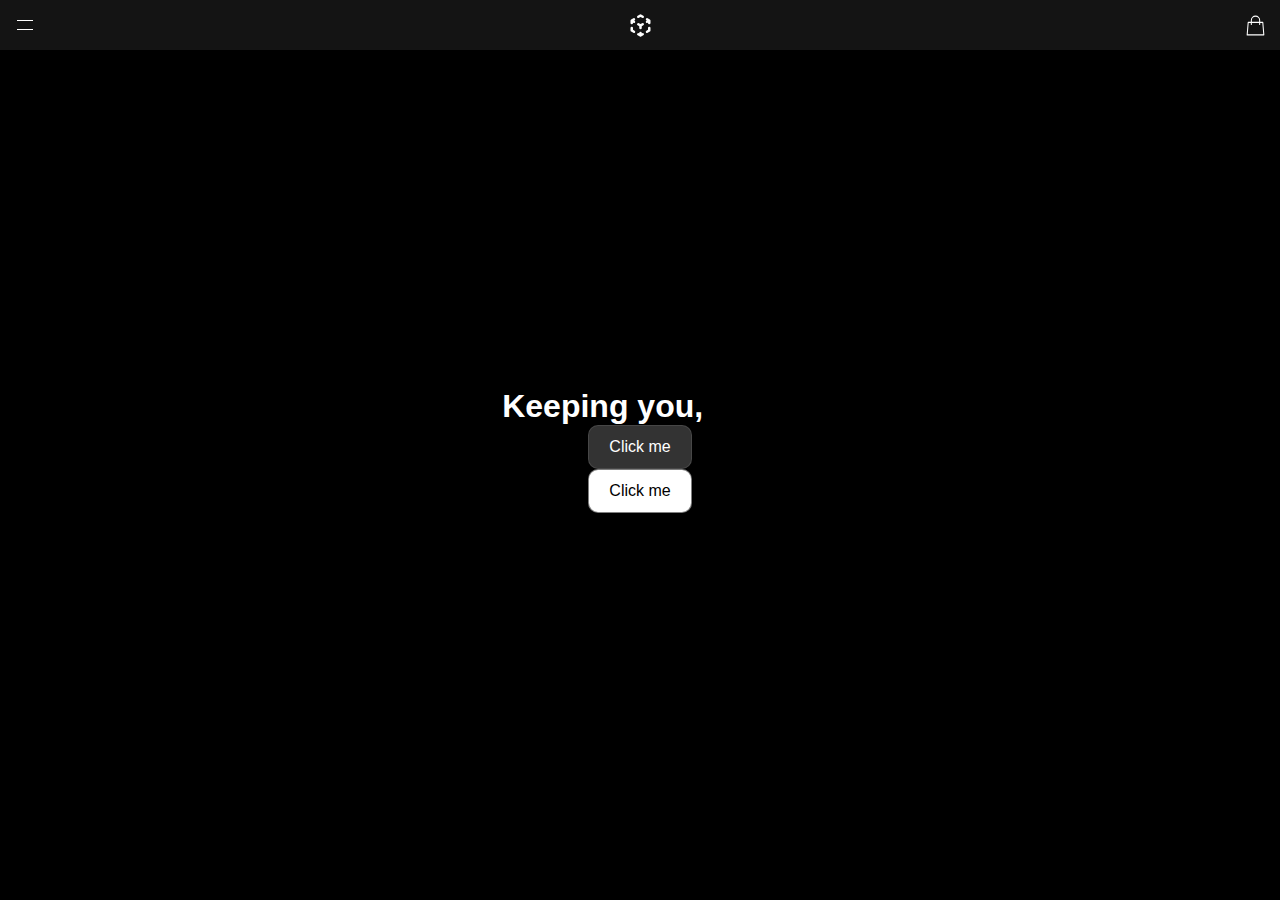
==== index.html @ c1df806b "Hamburgare meny (+ tidigare kod)" ====
<!DOCTYPE html>
<html lang="en">
<head>
    <meta charset="UTF-8">
    <meta http-equiv="X-UA-Compatible" content="IE=edge">
    <meta name="viewport" content="width=device-width, initial-scale=1.0">
    <link rel="stylesheet" href="css/style.css">
    <title>Fecurity Labs</title>
</head>
<body>
    <div id="wrapper">
        <nav>
            <header>
                <div class="burger">
                    <div class="bar one"></div>
                    <div class="bar two"></div>
                </div>
    
                <svg xmlns="http://www.w3.org/2000/svg" class="icon" viewBox="0 0 20 20" fill="currentColor">
                    <path fill-rule="evenodd" d="M9.504 1.132a1 1 0 01.992 0l1.75 1a1 1 0 11-.992 1.736L10 3.152l-1.254.716a1 1 0 11-.992-1.736l1.75-1zM5.618 4.504a1 1 0 01-.372 1.364L5.016 6l.23.132a1 1 0 11-.992 1.736L4 7.723V8a1 1 0 01-2 0V6a.996.996 0 01.52-.878l1.734-.99a1 1 0 011.364.372zm8.764 0a1 1 0 011.364-.372l1.733.99A1.002 1.002 0 0118 6v2a1 1 0 11-2 0v-.277l-.254.145a1 1 0 11-.992-1.736l.23-.132-.23-.132a1 1 0 01-.372-1.364zm-7 4a1 1 0 011.364-.372L10 8.848l1.254-.716a1 1 0 11.992 1.736L11 10.58V12a1 1 0 11-2 0v-1.42l-1.246-.712a1 1 0 01-.372-1.364zM3 11a1 1 0 011 1v1.42l1.246.712a1 1 0 11-.992 1.736l-1.75-1A1 1 0 012 14v-2a1 1 0 011-1zm14 0a1 1 0 011 1v2a1 1 0 01-.504.868l-1.75 1a1 1 0 11-.992-1.736L16 13.42V12a1 1 0 011-1zm-9.618 5.504a1 1 0 011.364-.372l.254.145V16a1 1 0 112 0v.277l.254-.145a1 1 0 11.992 1.736l-1.735.992a.995.995 0 01-1.022 0l-1.735-.992a1 1 0 01-.372-1.364z" clip-rule="evenodd" />
                </svg>
                <a class="shop-icon">
                    <svg xmlns="http://www.w3.org/2000/svg" class="icon" fill="none" viewBox="0 0 24 24" stroke="currentColor">
                        <path stroke-linecap="round" stroke-linejoin="round" stroke-width="1" d="M16 11V7a4 4 0 00-8 0v4M5 9h14l1 12H4L5 9z" />
                    </svg>
                </a>
            </header>

            <ul class="nav-links">
                    <li><a href="#">Home</a></li>
                    <li><a href="#">About us</a></li>
                    <li><a href="#">Products</a></li>
                    <li><a href="#">Guidelines</a></li>
            </ul>
        </nav>

        <section id="hero">
            <h1>Keeping you, <span>you.</span></h1>
            
            <input type="button" value="Click me" class="btn transparent"> 
            <input type="button" value="Click me" class="btn"> 
        </section>
    </div>

    <script src="js/script.js"></script>
</body>
</html>
---- css/style.css ----
@import url('https://rsms.me/inter/inter.css');
html { font-family: 'Inter', sans-serif; }

@supports (font-variation-settings: normal) {
  html { font-family: 'Inter var', sans-serif; }
}

:root {
  --gradient-light: #a65fec;
  --gradient-dark: #7e22ce;
}

* {
  box-sizing: border-box;
  margin: 0;
  padding: 0;
}

html, body {
  height: 100%;
  width: 100%;
}

#wrapper {
  height: 100%;
  width: 100%;
  display: flex;
  flex-direction: row;
}

/*                        
  /$$$$$$$   /$$$$$$  /$$    /$$
  | $$__  $$ |____  $$|  $$  /$$/
  | $$  \ $$  /$$$$$$$ \  $$/$$/ 
  | $$  | $$ /$$__  $$  \  $$$/  
  | $$  | $$|  $$$$$$$   \  $/   
  |__/  |__/ \_______/    \_/    
*/

nav {
  width: 100%;
  height: fit-content;

  display: flex;
  flex-direction: column;
  align-items: center;
  position: fixed;

  background-color: rgb(20,20,20);
}

nav.burger-active {
  height: 100%;
  background-color: black;
}

nav h1 {
  font-family: 'Gilroy-ExtraBold', sans-serif;
  font-size: 32px;
  color: white;
}

nav a {
  font-family: 'Inter var', sans-serif;
  font-size: 18px;
  font-weight: 500;
  text-decoration: none;
  color: rgba(255,255,255,0.5);
}

header {
  width: 100%;

  display: flex;
  flex-direction: row;
  justify-content: space-between;
  align-items: center;
}

header h1 {
  font-family: 'Gilroy-ExtraBold', sans-serif;
  font-size: 32px;
  color: white;
}

header a {
  font-family: 'Inter var', sans-serif;
  font-size: 18px;
  font-weight: 500;
  text-decoration: none;
  color: rgba(255,255,255,0.5);
}

.nav-links {
  max-height: 0;
  overflow: hidden;
  display: flex;
  flex-direction: column;
  align-items: center;
  gap: 30px;
  padding: 0px;

  border-bottom-left-radius: 10px;
  border-bottom-right-radius: 10px;
}

.nav-links a:hover {
  color: rgba(255,255,255,1.0);
}

.nav-links.burger-active{
  max-height: 100%;

  padding: 20px;
}

.icon {
  height: 25px;
  width: 25px;
  color: white
}

.shop-icon {
  display: flex;
  align-items: center;
  justify-content: center;
  height: 50px;
  width: 50px;
}

.burger {
  width: 50px;
  height: 50px;

  display: flex;
  flex-direction: column;
  align-items: center;
  justify-content: center;
  gap: 8px;
  transition: all 0.5s;

  cursor: pointer;
}

.burger.burger-active {
  transition: all 0.1s;
  gap: 0px !important;
}

.bar {
  width: 16px;
  height: 1px;
  background-color: white;
}

.one {
  transition: all 0.1s;
}

.one.burger-active {
  transition: all 0.5s !important;
  transform: rotate(45deg) translate(0.5px,0.5px);
}

.two {
  transition: all 0.1s;
}

.two.burger-active{
  transition: all 0.5s !important;
  transform: rotate(-45deg);
}

/*
                                   /$$     /$$                              
                                  | $$    |__/                              
    /$$$$$$$  /$$$$$$   /$$$$$$$ /$$$$$$   /$$  /$$$$$$  /$$$$$$$   /$$$$$$$
   /$$_____/ /$$__  $$ /$$_____/|_  $$_/  | $$ /$$__  $$| $$__  $$ /$$_____/
  |  $$$$$$ | $$$$$$$$| $$        | $$    | $$| $$  \ $$| $$  \ $$|  $$$$$$ 
   \____  $$| $$_____/| $$        | $$ /$$| $$| $$  | $$| $$  | $$ \____  $$
   /$$$$$$$/|  $$$$$$$|  $$$$$$$  |  $$$$/| $$|  $$$$$$/| $$  | $$ /$$$$$$$/
  |_______/  \_______/ \_______/   \___/  |__/ \______/ |__/  |__/|_______/ 
*/

#hero {
  height: 100%;
  width: 100%;
  display: flex;
  flex-direction: column;

  align-items: center;
  justify-content: center;

  background-color: black;
  /* background-image: linear-gradient(to right, var(--gradient-dark), var(--gradient-light)); */
}

/*
   /$$                                 /$$    
  |__/                                | $$    
   /$$ /$$$$$$$   /$$$$$$  /$$   /$$ /$$$$$$  
  | $$| $$__  $$ /$$__  $$| $$  | $$|_  $$_/  
  | $$| $$  \ $$| $$  \ $$| $$  | $$  | $$    
  | $$| $$  | $$| $$  | $$| $$  | $$  | $$ /$$
  | $$| $$  | $$| $$$$$$$/|  $$$$$$/  |  $$$$/
  |__/|__/  |__/| $$____/  \______/    \___/  
                | $$                          
                | $$                          
                |__/                          
*/

.btn {
  padding-left: 1.25rem;
  padding-right: 1.25rem;
  padding-top: .75rem;
  padding-bottom: .75rem;

  font-size: 16px;
  font-family: 'Inter var', sans-serif;
  font-weight: 500;

  background-color: white;
  border: 1px solid rgba(0,0,0,0.5);
  border-radius: 10px;
  text-decoration: none;
  cursor: pointer;

  transition: 0.5s ease;
}

.btn.transparent {
  background-color: rgba(255,255,255,0.2);
  border: 1px solid rgba(255,255,255,0.1);
  color: white;
}

.btn:hover {
  transform: translateY(-10px);
  -webkit-box-shadow: 0px 25px 50px 0px rgba(0,0,0,0.37), 0px 2px 21px 0px rgba(0,0,0,0.37); 
  box-shadow: 0px 25px 50p
}

.btn.transparent:hover {
  background-color: rgba(255,255,255,0.4);
}

/*
    /$$$$$$                      /$$             
  /$$__  $$                    | $$             
  | $$  \__//$$$$$$  /$$$$$$$  /$$$$$$   /$$$$$$$
  | $$$$   /$$__  $$| $$__  $$|_  $$_/  /$$_____/
  | $$_/  | $$  \ $$| $$  \ $$  | $$   |  $$$$$$ 
  | $$    | $$  | $$| $$  | $$  | $$ /$$\____  $$
  | $$    |  $$$$$$/| $$  | $$  |  $$$$//$$$$$$$/
  |__/     \______/ |__/  |__/   \___/ |_______/ 
*/

@font-face {
  font-family: Gilroy-ExtraBold;
  src: url("../misc/Gilroy-ExtraBold.otf") format("opentype");
}

@font-face {
  font-family: Gilroy-Light;
  src: url("../misc/Gilroy-Light.otf") format("opentype");
}

h1, h2, h3, h4 {
  color: white;
}

h1 {
  font-size: 32px;
}

h1 span {
  background-image: linear-gradient(to right, var(--gradient-dark) var(--gradient-light));
  background-clip: text;
  color: transparent;
}
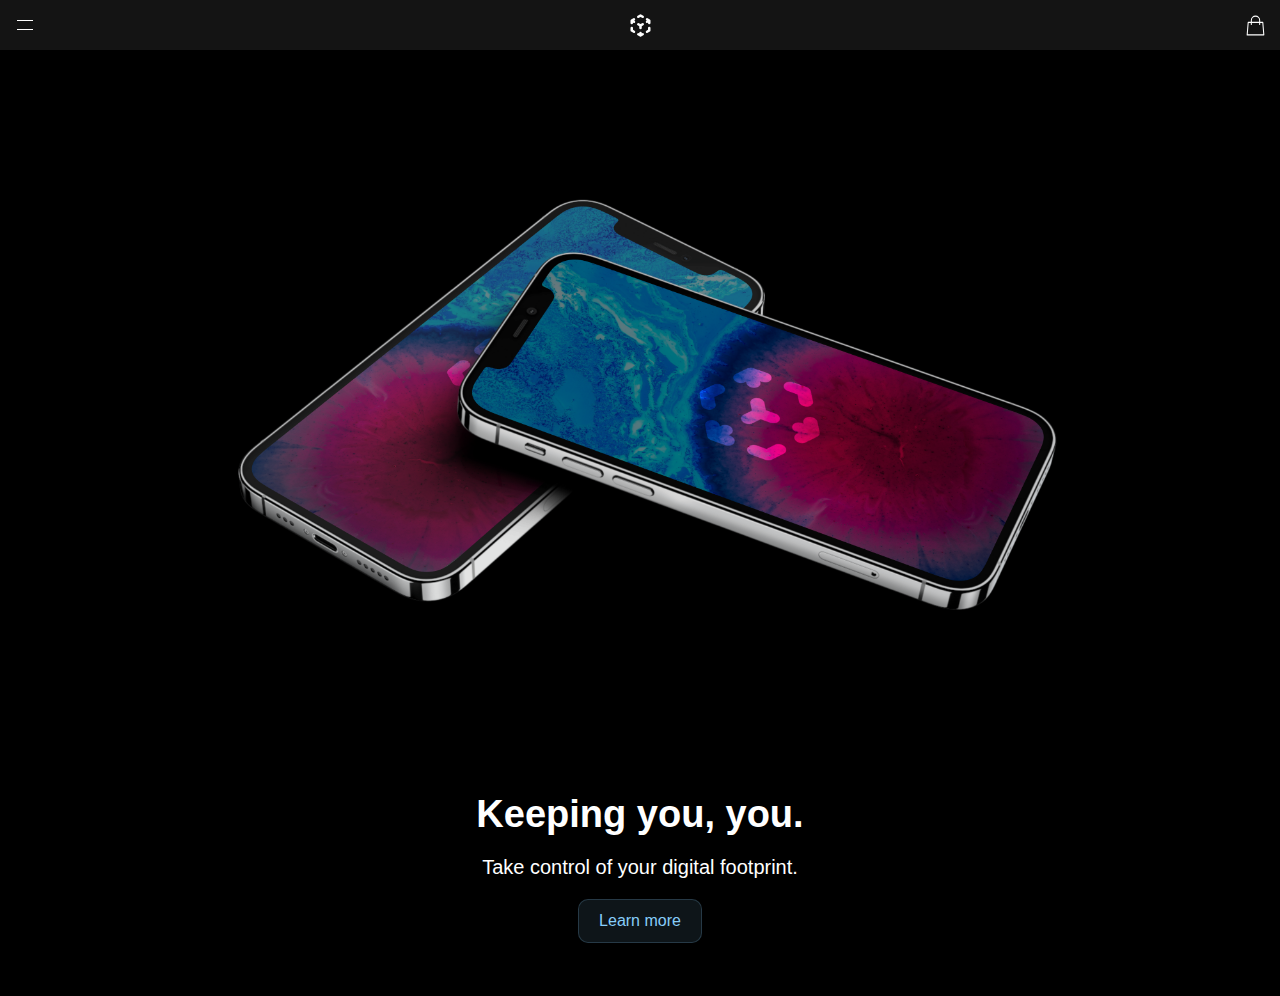
==== commit 2be51566: "Hero = DONE" ====
--- a/index.html
+++ b/index.html
@@ -19,7 +19,8 @@
                 <svg xmlns="http://www.w3.org/2000/svg" class="icon" viewBox="0 0 20 20" fill="currentColor">
                     <path fill-rule="evenodd" d="M9.504 1.132a1 1 0 01.992 0l1.75 1a1 1 0 11-.992 1.736L10 3.152l-1.254.716a1 1 0 11-.992-1.736l1.75-1zM5.618 4.504a1 1 0 01-.372 1.364L5.016 6l.23.132a1 1 0 11-.992 1.736L4 7.723V8a1 1 0 01-2 0V6a.996.996 0 01.52-.878l1.734-.99a1 1 0 011.364.372zm8.764 0a1 1 0 011.364-.372l1.733.99A1.002 1.002 0 0118 6v2a1 1 0 11-2 0v-.277l-.254.145a1 1 0 11-.992-1.736l.23-.132-.23-.132a1 1 0 01-.372-1.364zm-7 4a1 1 0 011.364-.372L10 8.848l1.254-.716a1 1 0 11.992 1.736L11 10.58V12a1 1 0 11-2 0v-1.42l-1.246-.712a1 1 0 01-.372-1.364zM3 11a1 1 0 011 1v1.42l1.246.712a1 1 0 11-.992 1.736l-1.75-1A1 1 0 012 14v-2a1 1 0 011-1zm14 0a1 1 0 011 1v2a1 1 0 01-.504.868l-1.75 1a1 1 0 11-.992-1.736L16 13.42V12a1 1 0 011-1zm-9.618 5.504a1 1 0 011.364-.372l.254.145V16a1 1 0 112 0v.277l.254-.145a1 1 0 11.992 1.736l-1.735.992a.995.995 0 01-1.022 0l-1.735-.992a1 1 0 01-.372-1.364z" clip-rule="evenodd" />
                 </svg>
-                <a class="shop-icon">
+
+                <a class="shop-icon" href="#">
                     <svg xmlns="http://www.w3.org/2000/svg" class="icon" fill="none" viewBox="0 0 24 24" stroke="currentColor">
                         <path stroke-linecap="round" stroke-linejoin="round" stroke-width="1" d="M16 11V7a4 4 0 00-8 0v4M5 9h14l1 12H4L5 9z" />
                     </svg>
@@ -27,18 +28,22 @@
             </header>
 
             <ul class="nav-links">
-                    <li><a href="#">Home</a></li>
-                    <li><a href="#">About us</a></li>
-                    <li><a href="#">Products</a></li>
-                    <li><a href="#">Guidelines</a></li>
+                    <li><a href="#">Store</a></li>
+                    <li><a href="#">Example</a></li>
+                    <li><a href="#">Example</a></li>
+                    <li><a href="#">Example</a></li>
             </ul>
         </nav>
 
         <section id="hero">
+            <img src="img/mockup.png">
+            
             <h1>Keeping you, <span>you.</span></h1>
+            <h2>Take control of your digital footprint.</h2>
             
-            <input type="button" value="Click me" class="btn transparent"> 
-            <input type="button" value="Click me" class="btn"> 
+            <a href="#">
+                <input type="button" value="Learn more" class="btn transparent"> 
+            </a>
         </section>
     </div>
 
--- a/css/style.css
+++ b/css/style.css
@@ -39,17 +39,22 @@
 
 nav {
   width: 100%;
-  height: fit-content;
+  height: 50px;
+
+  overflow: hidden;
 
   display: flex;
   flex-direction: column;
   align-items: center;
   position: fixed;
+  gap: 0px;
 
   background-color: rgb(20,20,20);
+  transition: 0.65s;
 }
 
 nav.burger-active {
+  gap: 20px;
   height: 100%;
   background-color: black;
 }
@@ -62,10 +67,17 @@
 
 nav a {
   font-family: 'Inter var', sans-serif;
-  font-size: 18px;
-  font-weight: 500;
+  font-size: 17px;
+  font-weight: 400;
   text-decoration: none;
-  color: rgba(255,255,255,0.5);
+  color: rgba(255,255,255,0.0);
+
+  transition: 0.5s;
+}
+
+nav.burger-active a {
+  height: 100%;
+  color: rgba(255,255,255,0.65);
 }
 
 header {
@@ -75,6 +87,9 @@
   flex-direction: row;
   justify-content: space-between;
   align-items: center;
+
+  border-bottom: 1px solid rgba(255,255,255,0);
+  transition: 0.65s;
 }
 
 header h1 {
@@ -91,17 +106,21 @@
   color: rgba(255,255,255,0.5);
 }
 
+nav.burger-active header {
+  border-bottom: 1px solid rgba(255,255,255,0.2);
+}
+
 .nav-links {
   max-height: 0;
-  overflow: hidden;
   display: flex;
   flex-direction: column;
-  align-items: center;
-  gap: 30px;
-  padding: 0px;
-
-  border-bottom-left-radius: 10px;
-  border-bottom-right-radius: 10px;
+  gap: 0px;
+  width: 100%;
+  padding-left: 50px;
+  padding-right: 50px;
+
+  color: rgba(255,255,255,0.0);
+  transition: 0.65s all;
 }
 
 .nav-links a:hover {
@@ -109,9 +128,20 @@
 }
 
 .nav-links.burger-active{
+  gap: 20px;
   max-height: 100%;
-
-  padding: 20px;
+  transition: 0.65s all;
+}
+
+.nav-links li {
+  padding-bottom: 0;
+  border-bottom: 1px solid rgba(255,255,255,0);
+  transition: 0.35s;
+}
+
+.nav-links.burger-active li {
+  padding-bottom: 10px;
+  border-bottom: 1px solid rgba(255,255,255,0.2);
 }
 
 .icon {
@@ -126,6 +156,13 @@
   justify-content: center;
   height: 50px;
   width: 50px;
+
+  transition: 0.65s all;
+}
+
+nav.burger-active .shop-icon {
+  transform: translateY(-50px);
+  opacity: 0%;
 }
 
 .burger {
@@ -183,17 +220,34 @@
 */
 
 #hero {
-  height: 100%;
+  height: fit-content;
   width: 100%;
   display: flex;
   flex-direction: column;
+  gap: 20px;
+  padding: 53px;
 
   align-items: center;
   justify-content: center;
 
   background-color: black;
-  /* background-image: linear-gradient(to right, var(--gradient-dark), var(--gradient-light)); */
-}
+}
+
+#hero h1 {
+  font-size: 38px;
+  text-align: center;
+}
+
+#hero h2 {
+  font-size: 20px;
+  font-weight: 400;
+  text-align: center;
+}
+
+#hero img {
+  width: 75vw;
+}
+
 
 /*
    /$$                                 /$$    
@@ -228,20 +282,31 @@
   transition: 0.5s ease;
 }
 
-.btn.transparent {
-  background-color: rgba(255,255,255,0.2);
-  border: 1px solid rgba(255,255,255,0.1);
-  color: white;
-}
-
 .btn:hover {
   transform: translateY(-10px);
   -webkit-box-shadow: 0px 25px 50px 0px rgba(0,0,0,0.37), 0px 2px 21px 0px rgba(0,0,0,0.37); 
   box-shadow: 0px 25px 50p
 }
 
+.btn.semi-transparent {
+  background-color: rgba(255,255,255,0.2);
+  border: 1px solid rgba(255,255,255,0.1);
+  color: white;
+}
+
+.btn.semi-transparent:hover {
+  background-color: rgba(255,255,255,0.4);
+}
+
+.btn.transparent {
+  color: rgba(135, 206, 250, 1.0);
+  background-color: rgba(135, 206, 250, 0.1);
+  border: 1px solid rgba(135, 206, 250, 0.2);
+  border-radius: 10px;
+}
+
 .btn.transparent:hover {
-  background-color: rgba(255,255,255,0.4);
+  background-color: rgba(135, 206, 250, 0.2);
 }
 
 /*
@@ -274,7 +339,5 @@
 }
 
 h1 span {
-  background-image: linear-gradient(to right, var(--gradient-dark) var(--gradient-light));
-  background-clip: text;
-  color: transparent;
+  color: white;
 }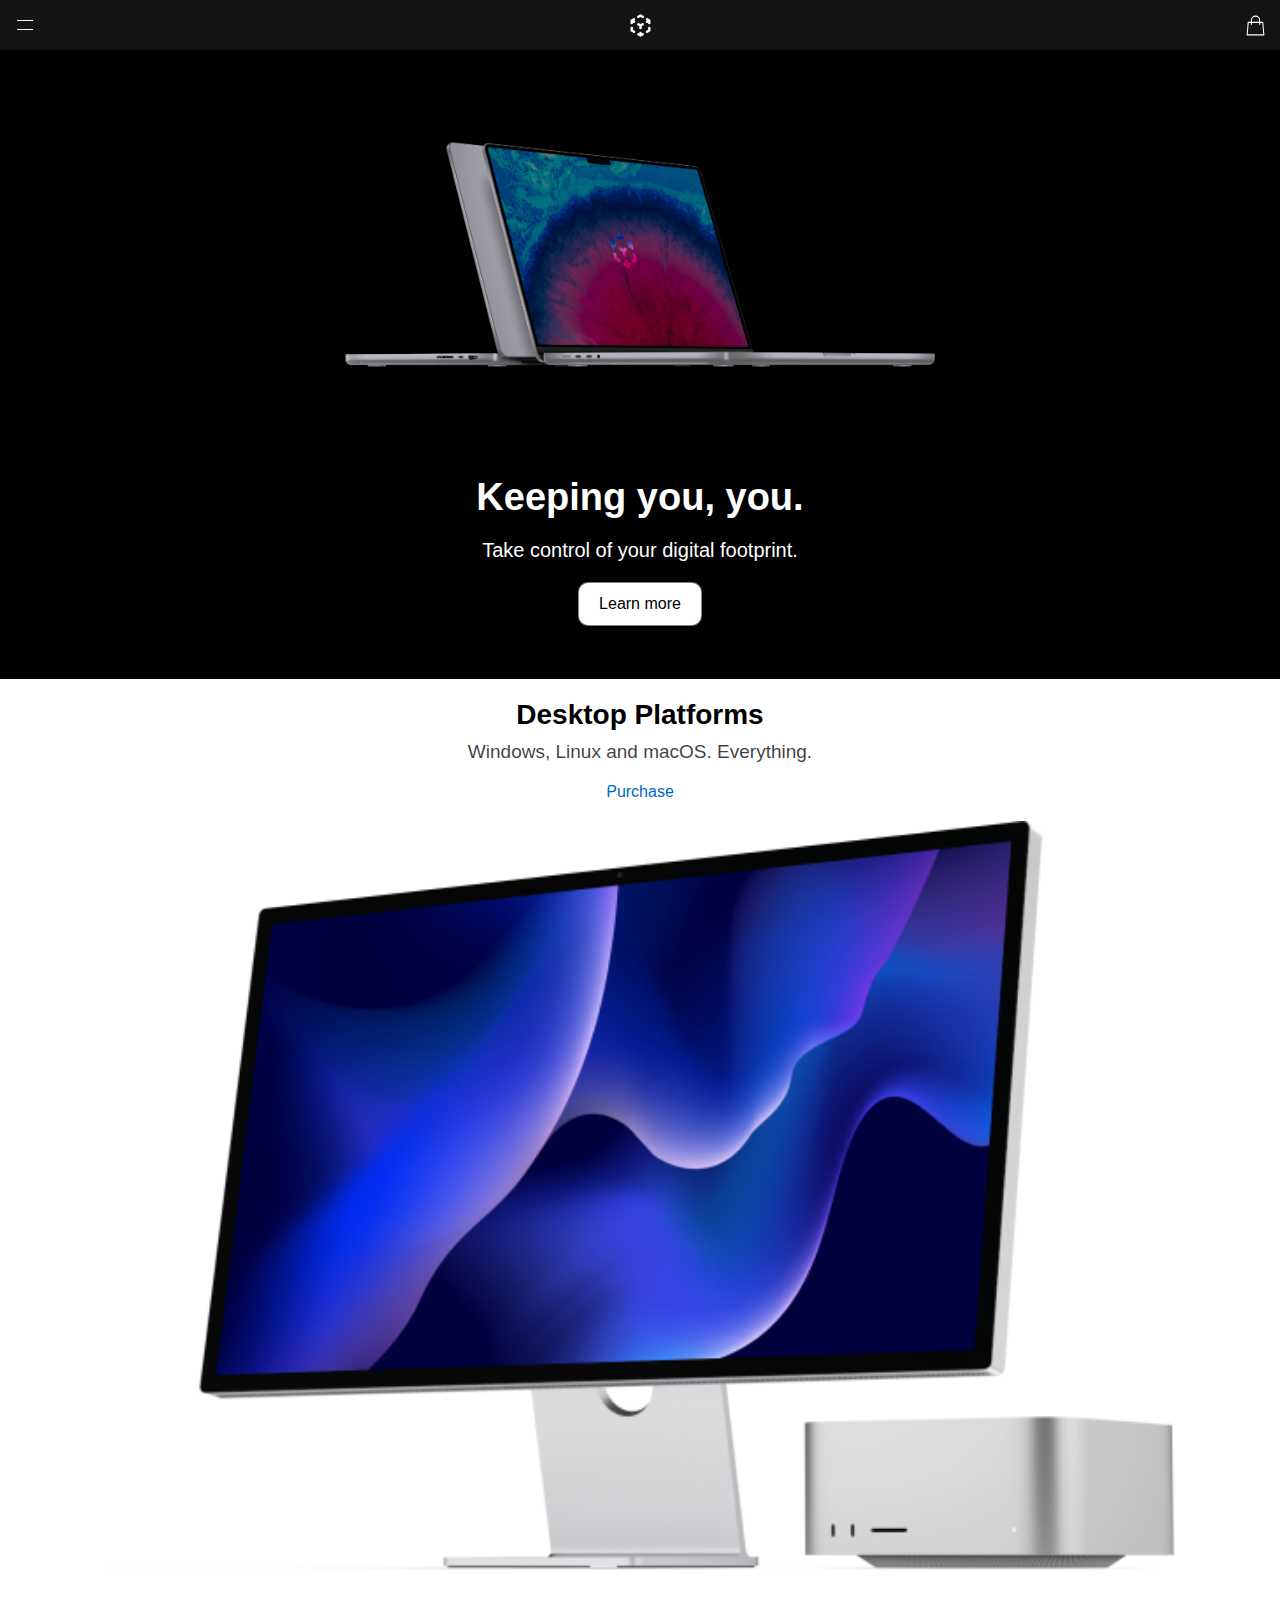
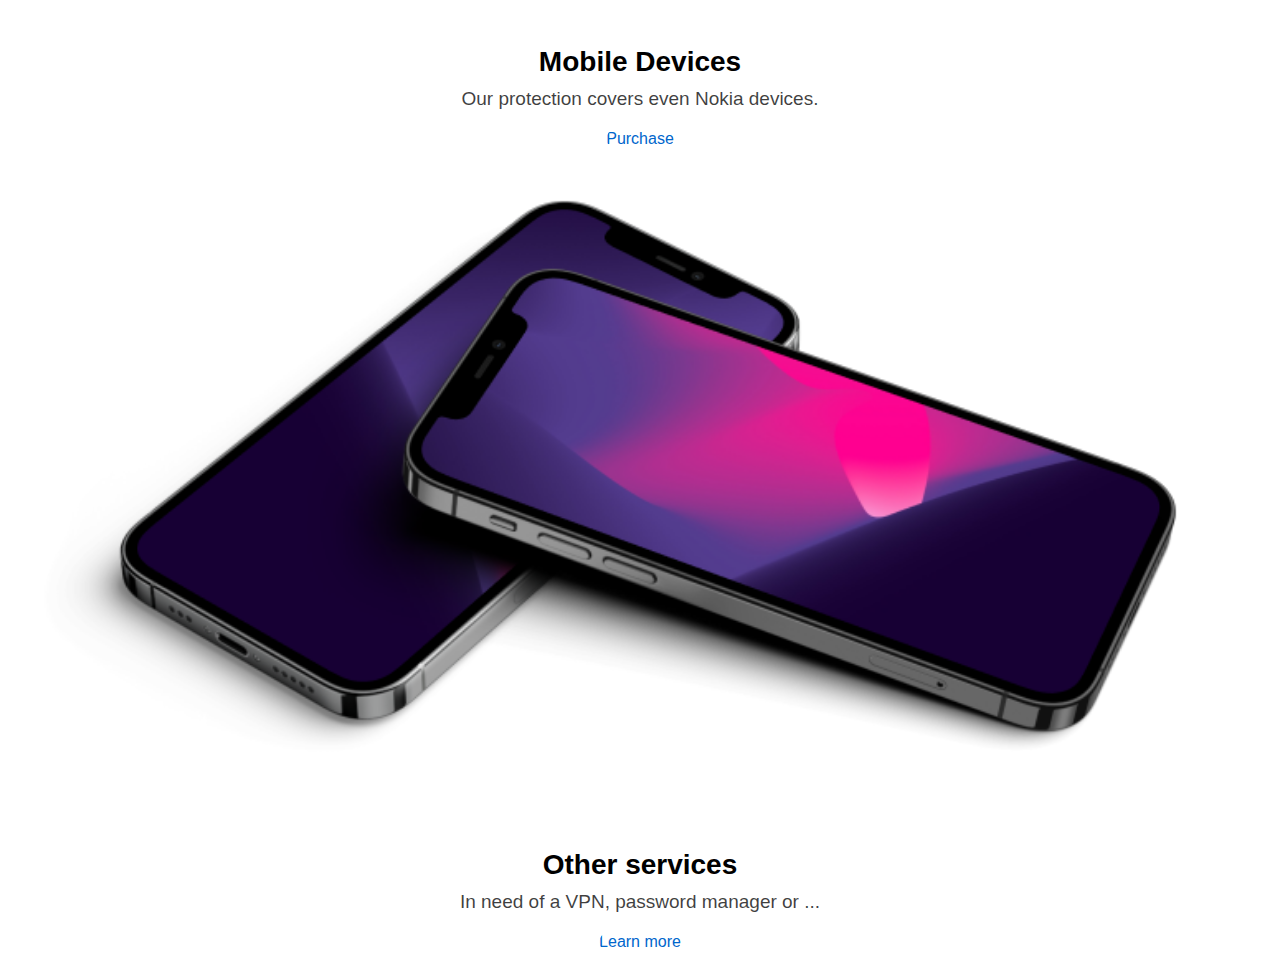
==== commit d2489215: "Ny framsida" ====
--- a/index.html
+++ b/index.html
@@ -8,7 +8,7 @@
     <title>Fecurity Labs</title>
 </head>
 <body>
-    <div id="wrapper">
+    <div id="wrapper is-gapless">
         <nav>
             <header>
                 <div class="burger">
@@ -20,7 +20,7 @@
                     <path fill-rule="evenodd" d="M9.504 1.132a1 1 0 01.992 0l1.75 1a1 1 0 11-.992 1.736L10 3.152l-1.254.716a1 1 0 11-.992-1.736l1.75-1zM5.618 4.504a1 1 0 01-.372 1.364L5.016 6l.23.132a1 1 0 11-.992 1.736L4 7.723V8a1 1 0 01-2 0V6a.996.996 0 01.52-.878l1.734-.99a1 1 0 011.364.372zm8.764 0a1 1 0 011.364-.372l1.733.99A1.002 1.002 0 0118 6v2a1 1 0 11-2 0v-.277l-.254.145a1 1 0 11-.992-1.736l.23-.132-.23-.132a1 1 0 01-.372-1.364zm-7 4a1 1 0 011.364-.372L10 8.848l1.254-.716a1 1 0 11.992 1.736L11 10.58V12a1 1 0 11-2 0v-1.42l-1.246-.712a1 1 0 01-.372-1.364zM3 11a1 1 0 011 1v1.42l1.246.712a1 1 0 11-.992 1.736l-1.75-1A1 1 0 012 14v-2a1 1 0 011-1zm14 0a1 1 0 011 1v2a1 1 0 01-.504.868l-1.75 1a1 1 0 11-.992-1.736L16 13.42V12a1 1 0 011-1zm-9.618 5.504a1 1 0 011.364-.372l.254.145V16a1 1 0 112 0v.277l.254-.145a1 1 0 11.992 1.736l-1.735.992a.995.995 0 01-1.022 0l-1.735-.992a1 1 0 01-.372-1.364z" clip-rule="evenodd" />
                 </svg>
 
-                <a class="shop-icon" href="#">
+                <a class="shop-icon" href="store.html">
                     <svg xmlns="http://www.w3.org/2000/svg" class="icon" fill="none" viewBox="0 0 24 24" stroke="currentColor">
                         <path stroke-linecap="round" stroke-linejoin="round" stroke-width="1" d="M16 11V7a4 4 0 00-8 0v4M5 9h14l1 12H4L5 9z" />
                     </svg>
@@ -28,23 +28,64 @@
             </header>
 
             <ul class="nav-links">
-                    <li><a href="#">Store</a></li>
-                    <li><a href="#">Example</a></li>
-                    <li><a href="#">Example</a></li>
-                    <li><a href="#">Example</a></li>
+                <a href="index.html"><li>Home</li></a>
+                <a href="#"><li>Store</li></a>
+                <a href="#"><li>About Us</li></a>
+                <a href="#"><li>Example</li></a>
             </ul>
         </nav>
 
         <section id="hero">
-            <img src="img/mockup.png">
+            <img src="img/mockup_mobile.png" id="mobile">
+            <img src="img/mockup_pc.png" id="pc">
             
             <h1>Keeping you, <span>you.</span></h1>
             <h2>Take control of your digital footprint.</h2>
             
             <a href="#">
-                <input type="button" value="Learn more" class="btn transparent"> 
+                <input type="button" value="Learn more" class="btn"> 
             </a>
         </section>
+
+        <section id="products"> 
+            <article class="card">
+                <div>
+                    <h1>Desktop Platforms</h1>
+                    <h2>Windows, Linux and macOS. Everything.</h2>
+                </div>
+                <a href="#">
+                    <input type="button" value="Purchase" class="btn simple"> 
+                </a>
+
+                <img src="img/prod_desktop.png">
+            </article>
+
+            <article class="card">
+                <div>
+                    <h1>Mobile Devices</h1>
+                    <h2>Our protection covers even Nokia devices.</h2>
+                </div>
+                <a href="#">
+                    <input type="button" value="Purchase" class="btn simple"> 
+                </a>
+
+                <img src="img/prod_mobile.png">
+            </article>
+
+            <article class="card">
+                <div>
+                    <h1>Other services</h1>
+                    <h2>In need of a VPN, password manager or ...</h2>
+                </div>
+                <a href="#">
+                    <input type="button" value="Learn more" class="btn simple"> 
+                </a>
+            </article>
+        </section>
+
+<!--         <footer>
+            Copyleft © 2022 Fecurity Labs Inc. All rights reserved.
+        </footer> -->
     </div>
 
     <script src="js/script.js"></script>
--- a/css/style.css
+++ b/css/style.css
@@ -25,7 +25,7 @@
   height: 100%;
   width: 100%;
   display: flex;
-  flex-direction: row;
+  flex-direction: column;
 }
 
 /*                        
@@ -75,11 +75,6 @@
   transition: 0.5s;
 }
 
-nav.burger-active a {
-  height: 100%;
-  color: rgba(255,255,255,0.65);
-}
-
 header {
   width: 100%;
 
@@ -123,25 +118,29 @@
   transition: 0.65s all;
 }
 
-.nav-links a:hover {
-  color: rgba(255,255,255,1.0);
-}
-
 .nav-links.burger-active{
   gap: 20px;
   max-height: 100%;
   transition: 0.65s all;
 }
 
-.nav-links li {
+.nav-links a li {
   padding-bottom: 0;
+  color: rgba(255,255,255,0.0);
   border-bottom: 1px solid rgba(255,255,255,0);
   transition: 0.35s;
-}
-
-.nav-links.burger-active li {
+  list-style: none;
+}
+
+.nav-links.burger-active a li {
+  color: rgba(255,255,255,0.65);
   padding-bottom: 10px;
   border-bottom: 1px solid rgba(255,255,255,0.2);
+}
+
+.nav-links.burger-active a li:hover {
+  color: rgba(255,255,255,1);
+  border-bottom: 2px solid rgba(255,255,255,0.4);
 }
 
 .icon {
@@ -244,10 +243,51 @@
   text-align: center;
 }
 
-#hero img {
+#hero img#mobile {
   width: 75vw;
 }
 
+#hero img#pc {
+  width: 60vw;
+  display: none;
+}
+
+#prodicts {
+  display: flex;
+  flex-direction: column;
+  align-items: center;
+  justify-content: space-evenly;
+
+  width: 100%;
+}
+
+.card {
+  display: flex;
+  flex-direction: column;
+  text-align: center;
+  gap: 20px;
+  padding: 20px;
+}
+
+.card h1 {
+  color: black;
+  font-weight: 700;
+  font-size: 28px;
+  padding-bottom: 10px;
+}
+
+.card h2 {
+  color: rgba(0,0,0,0.75);
+  font-weight: 400;
+  font-size: 19px;
+}
+
+footer {
+  width: 100%;
+
+  background-color: rgb(245, 245, 245);
+  color: rgba(0,0,0,0.5);
+}
 
 /*
    /$$                                 /$$    
@@ -283,9 +323,15 @@
 }
 
 .btn:hover {
-  transform: translateY(-10px);
-  -webkit-box-shadow: 0px 25px 50px 0px rgba(0,0,0,0.37), 0px 2px 21px 0px rgba(0,0,0,0.37); 
-  box-shadow: 0px 25px 50p
+  transform: translateY(-5px);
+}
+
+.btn.simple {
+  padding: 0;
+  background-color: transparent;
+  border: none;
+
+  color: rgb(0, 102, 204);
 }
 
 .btn.semi-transparent {
@@ -299,14 +345,14 @@
 }
 
 .btn.transparent {
-  color: rgba(135, 206, 250, 1.0);
-  background-color: rgba(135, 206, 250, 0.1);
-  border: 1px solid rgba(135, 206, 250, 0.2);
+  color: rgba(0, 102, 204, 1.0);
+  background-color: rgba(0, 102, 204, 0.1);
+  border: 1px solid rgba(0, 102, 204, 0.2);
   border-radius: 10px;
 }
 
 .btn.transparent:hover {
-  background-color: rgba(135, 206, 250, 0.2);
+  background-color: rgba(0, 102, 204, 0.2);
 }
 
 /*
@@ -340,4 +386,14 @@
 
 h1 span {
   color: white;
+}
+
+/*
+  NO
+*/
+
+@media only screen and (min-width: 768px) {
+  #hero img#pc {display: block;}
+  #hero img#mobile {display: none;}
+  
 }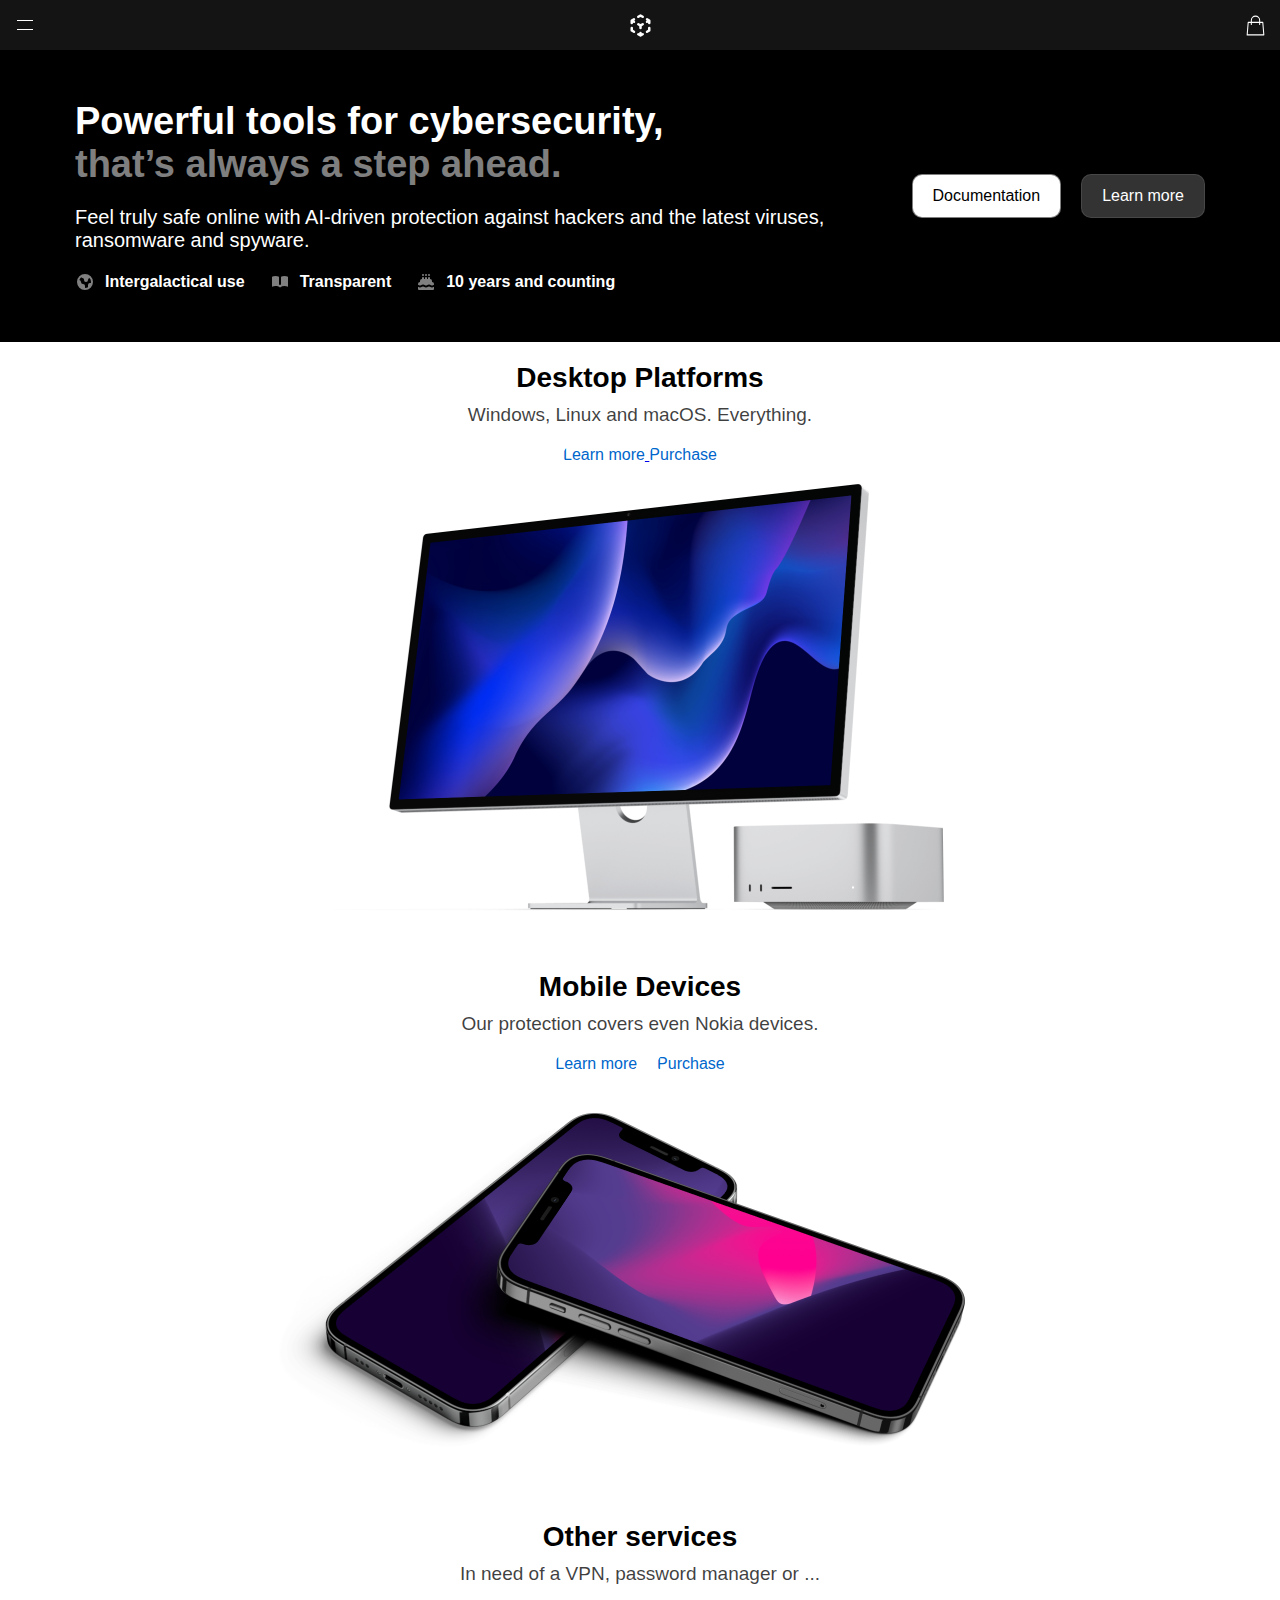
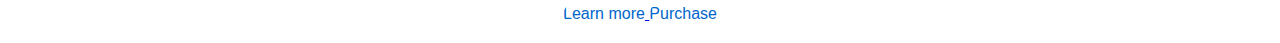
==== commit 3adefd71: "Ytterligare uppdateringar" ====
--- a/index.html
+++ b/index.html
@@ -36,15 +36,47 @@
         </nav>
 
         <section id="hero">
-            <img src="img/mockup_mobile.png" id="mobile">
-            <img src="img/mockup_pc.png" id="pc">
-            
-            <h1>Keeping you, <span>you.</span></h1>
-            <h2>Take control of your digital footprint.</h2>
-            
-            <a href="#">
-                <input type="button" value="Learn more" class="btn"> 
-            </a>
+            <summary>
+                <h1>Powerful tools for cybersecurity,<br><span>that’s always a step ahead.</span></h1>
+                <h2>Feel truly safe online with AI-driven protection against hackers and the latest viruses, ransomware and spyware.</h2>
+                
+                <div id="tag-container">
+                    <div class="tag">
+                        <svg xmlns="http://www.w3.org/2000/svg" class="h-5 w-5" viewBox="0 0 20 20" fill="currentColor">
+                            <path fill-rule="evenodd" d="M10 18a8 8 0 100-16 8 8 0 000 16zM4.332 8.027a6.012 6.012 0 011.912-2.706C6.512 5.73 6.974 6 7.5 6A1.5 1.5 0 019 7.5V8a2 2 0 004 0 2 2 0 011.523-1.943A5.977 5.977 0 0116 10c0 .34-.028.675-.083 1H15a2 2 0 00-2 2v2.197A5.973 5.973 0 0110 16v-2a2 2 0 00-2-2 2 2 0 01-2-2 2 2 0 00-1.668-1.973z" clip-rule="evenodd" />
+                        </svg>
+    
+                        <h3>Intergalactical use</h3>
+                    </div>
+    
+                    <div class="tag">
+                        <svg xmlns="http://www.w3.org/2000/svg" class="h-5 w-5" viewBox="0 0 20 20" fill="currentColor">
+                            <path d="M9 4.804A7.968 7.968 0 005.5 4c-1.255 0-2.443.29-3.5.804v10A7.969 7.969 0 015.5 14c1.669 0 3.218.51 4.5 1.385A7.962 7.962 0 0114.5 14c1.255 0 2.443.29 3.5.804v-10A7.968 7.968 0 0014.5 4c-1.255 0-2.443.29-3.5.804V12a1 1 0 11-2 0V4.804z" />
+                        </svg>
+    
+                        <h3>Transparent</h3>
+                    </div>
+    
+                    <div class="tag">
+                        <svg xmlns="http://www.w3.org/2000/svg" class="h-5 w-5" viewBox="0 0 20 20" fill="currentColor">
+                            <path fill-rule="evenodd" d="M6 3a1 1 0 011-1h.01a1 1 0 010 2H7a1 1 0 01-1-1zm2 3a1 1 0 00-2 0v1a2 2 0 00-2 2v1a2 2 0 00-2 2v.683a3.7 3.7 0 011.055.485 1.704 1.704 0 001.89 0 3.704 3.704 0 014.11 0 1.704 1.704 0 001.89 0 3.704 3.704 0 014.11 0 1.704 1.704 0 001.89 0A3.7 3.7 0 0118 12.683V12a2 2 0 00-2-2V9a2 2 0 00-2-2V6a1 1 0 10-2 0v1h-1V6a1 1 0 10-2 0v1H8V6zm10 8.868a3.704 3.704 0 01-4.055-.036 1.704 1.704 0 00-1.89 0 3.704 3.704 0 01-4.11 0 1.704 1.704 0 00-1.89 0A3.704 3.704 0 012 14.868V17a1 1 0 001 1h14a1 1 0 001-1v-2.132zM9 3a1 1 0 011-1h.01a1 1 0 110 2H10a1 1 0 01-1-1zm3 0a1 1 0 011-1h.01a1 1 0 110 2H13a1 1 0 01-1-1z" clip-rule="evenodd" />
+                        </svg>
+    
+                        <h3>10 years and counting</h3>
+                    </div>
+                </div>
+            </summary>
+
+            <div class="btn-container">
+                <a href="#">
+                    <input type="button" value="Documentation" class="btn"> 
+                </a>
+
+                <a href="#">
+                    <input type="button" value="Learn more" class="btn semi-transparent"> 
+                </a>
+            </div>
+
         </section>
 
         <section id="products"> 
@@ -53,9 +85,16 @@
                     <h1>Desktop Platforms</h1>
                     <h2>Windows, Linux and macOS. Everything.</h2>
                 </div>
-                <a href="#">
-                    <input type="button" value="Purchase" class="btn simple"> 
-                </a>
+                
+                <div id="btn-container">
+                    <a href="#">
+                        <input type="button" value="Learn more" class="btn simple"> 
+                    </a>
+
+                    <a href="#">
+                        <input type="button" value="Purchase" class="btn simple"> 
+                    </a>
+                </div>
 
                 <img src="img/prod_desktop.png">
             </article>
@@ -65,9 +104,16 @@
                     <h1>Mobile Devices</h1>
                     <h2>Our protection covers even Nokia devices.</h2>
                 </div>
-                <a href="#">
-                    <input type="button" value="Purchase" class="btn simple"> 
-                </a>
+
+                <div class="btn-container">
+                    <a href="#">
+                        <input type="button" value="Learn more" class="btn simple"> 
+                    </a>
+
+                    <a href="#">
+                        <input type="button" value="Purchase" class="btn simple"> 
+                    </a>
+                </div>
 
                 <img src="img/prod_mobile.png">
             </article>
@@ -77,9 +123,17 @@
                     <h1>Other services</h1>
                     <h2>In need of a VPN, password manager or ...</h2>
                 </div>
-                <a href="#">
-                    <input type="button" value="Learn more" class="btn simple"> 
-                </a>
+
+                <div id="btn-container">
+                    <a href="#">
+                        <input type="button" value="Learn more" class="btn simple"> 
+                    </a>
+
+                    <a href="#">
+                        <input type="button" value="Purchase" class="btn simple"> 
+                    </a>
+                </div>
+
             </article>
         </section>
 
--- a/css/style.css
+++ b/css/style.css
@@ -224,12 +224,48 @@
   display: flex;
   flex-direction: column;
   gap: 20px;
-  padding: 53px;
+
+  padding-top: 100px;
+  padding-bottom: 50px;
+  padding-left: 75px;
+  padding-right: 75px;
 
   align-items: center;
   justify-content: center;
 
   background-color: black;
+}
+
+#hero summary {
+  display: flex;
+  flex-direction: column;
+  gap: 20px;
+}
+
+#hero .btn-container {
+  display: flex;
+  justify-content: center;
+  gap: 20px;
+}
+
+#hero #tag-container {
+  display: flex;
+  flex-direction: row;
+  flex-wrap: wrap;
+  justify-content: center;
+  gap: 25px;
+}
+
+#hero #tag-container .tag {
+  display: flex;
+  flex-direction: row;
+  align-items: center;
+  gap: 10px;
+}
+
+#hero #tag-container .tag svg {
+  height: 20px;
+  color: rgba(255,255,255,0.5);
 }
 
 #hero h1 {
@@ -243,6 +279,16 @@
   text-align: center;
 }
 
+#hero h3 {
+  font-size: 16px;
+  font-weight: 600;
+  text-align: center;
+}
+
+#hero h1 span {
+  color: rgba(255,255,255,0.5);
+}
+
 #hero img#mobile {
   width: 75vw;
 }
@@ -252,7 +298,23 @@
   display: none;
 }
 
-#prodicts {
+@media only screen and (min-width: 768px) {
+  #hero {
+    flex-direction: row;
+    justify-content: space-between;
+  }
+
+  #hero summary h1, #hero summary h2, #hero summary #tag-container {
+    text-align: left;
+    justify-content: left;
+  }
+}
+
+/*
+----------------------------------------------------------------------------------------
+*/
+
+#products {
   display: flex;
   flex-direction: column;
   align-items: center;
@@ -281,6 +343,16 @@
   font-weight: 400;
   font-size: 19px;
 }
+
+.card .btn-container {
+  display: flex;
+  justify-content: center;
+  gap: 20px;
+}
+
+/*
+----------------------------------------------------------------------------------------
+*/
 
 footer {
   width: 100%;
@@ -384,10 +456,6 @@
   font-size: 32px;
 }
 
-h1 span {
-  color: white;
-}
-
 /*
   NO
 */
@@ -395,5 +463,4 @@
 @media only screen and (min-width: 768px) {
   #hero img#pc {display: block;}
   #hero img#mobile {display: none;}
-  
 }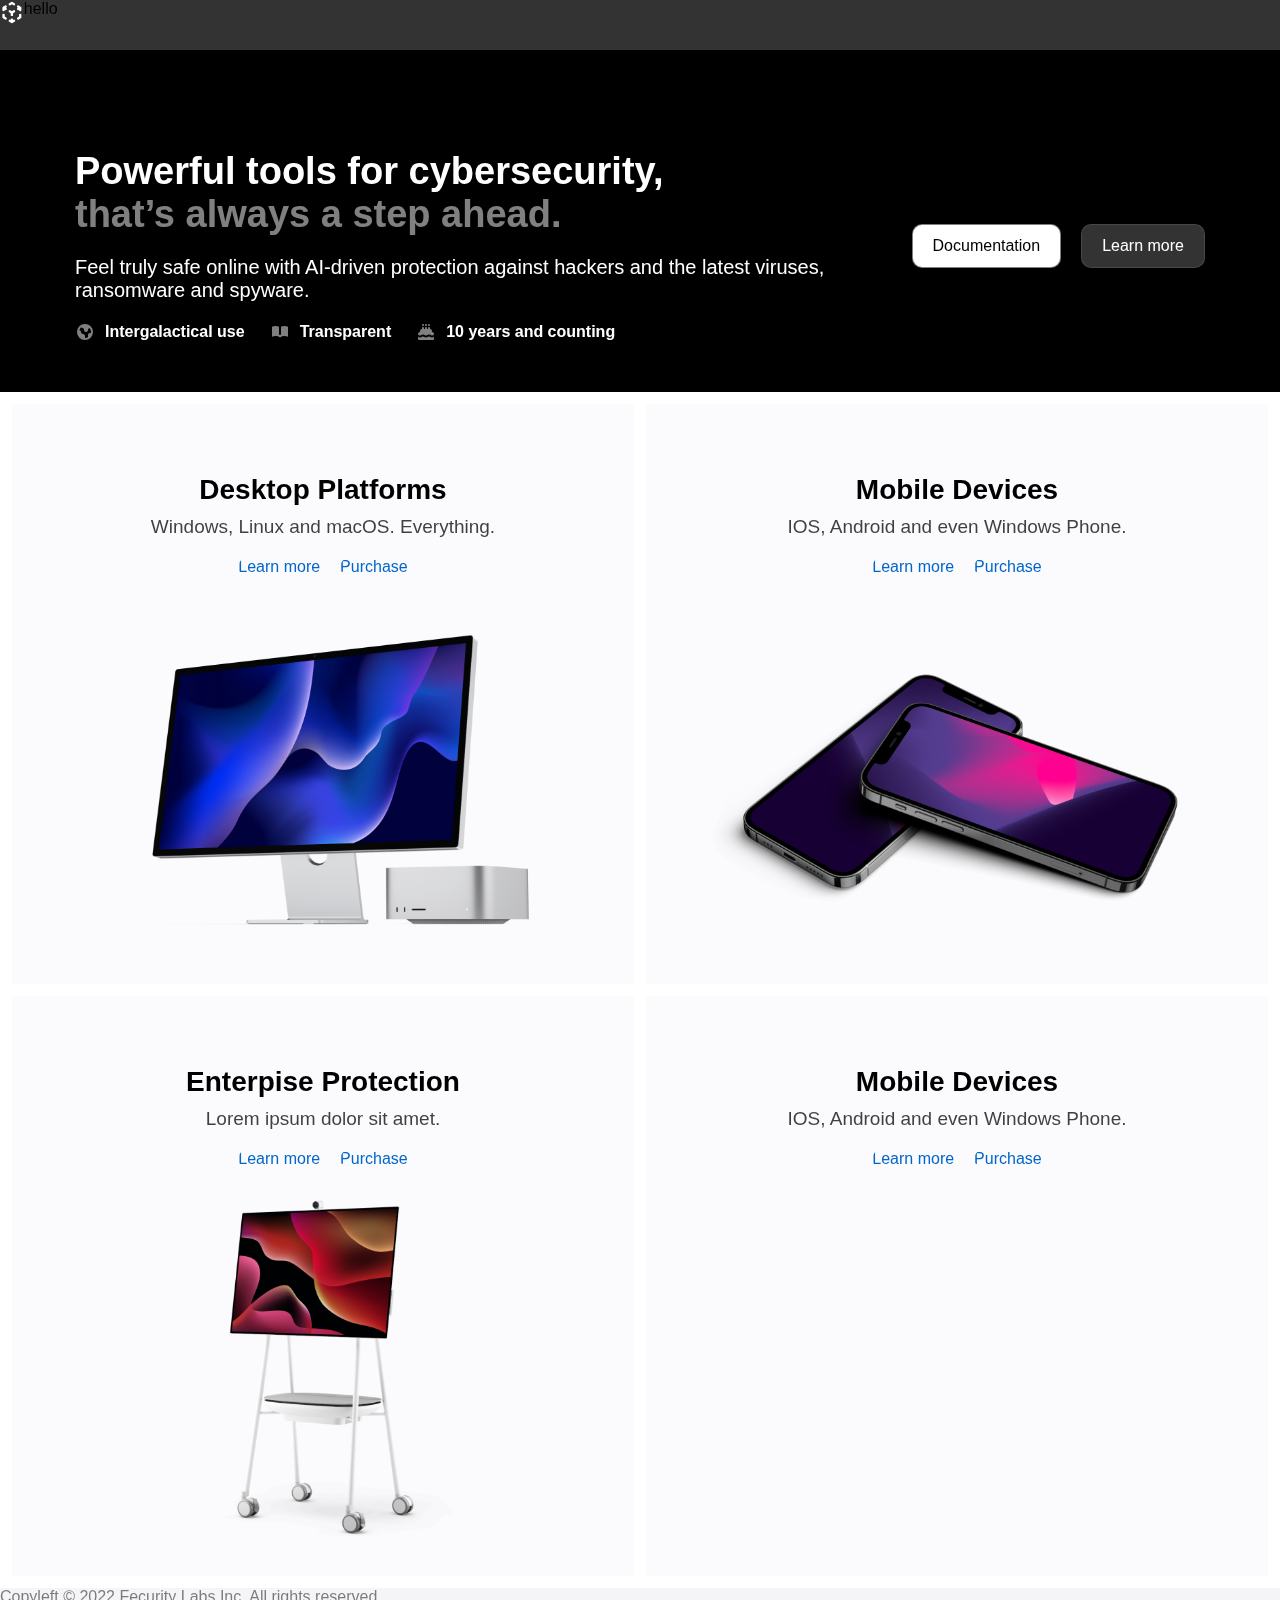
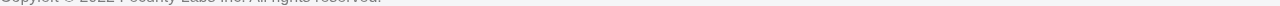
==== commit b290b72a: "+" ====
--- a/index.html
+++ b/index.html
@@ -9,7 +9,7 @@
 </head>
 <body>
     <div id="wrapper is-gapless">
-        <nav>
+        <nav id="mobile">
             <header>
                 <div class="burger">
                     <div class="bar one"></div>
@@ -26,6 +26,21 @@
                     </svg>
                 </a>
             </header>
+
+            <ul class="nav-links">
+                <a href="index.html"><li>Home</li></a>
+                <a href="#"><li>Store</li></a>
+                <a href="#"><li>About Us</li></a>
+                <a href="#"><li>Example</li></a>
+            </ul>
+        </nav>
+
+        <nav id="pc">
+            <svg xmlns="http://www.w3.org/2000/svg" class="icon" viewBox="0 0 20 20" fill="currentColor">
+                <path fill-rule="evenodd" d="M9.504 1.132a1 1 0 01.992 0l1.75 1a1 1 0 11-.992 1.736L10 3.152l-1.254.716a1 1 0 11-.992-1.736l1.75-1zM5.618 4.504a1 1 0 01-.372 1.364L5.016 6l.23.132a1 1 0 11-.992 1.736L4 7.723V8a1 1 0 01-2 0V6a.996.996 0 01.52-.878l1.734-.99a1 1 0 011.364.372zm8.764 0a1 1 0 011.364-.372l1.733.99A1.002 1.002 0 0118 6v2a1 1 0 11-2 0v-.277l-.254.145a1 1 0 11-.992-1.736l.23-.132-.23-.132a1 1 0 01-.372-1.364zm-7 4a1 1 0 011.364-.372L10 8.848l1.254-.716a1 1 0 11.992 1.736L11 10.58V12a1 1 0 11-2 0v-1.42l-1.246-.712a1 1 0 01-.372-1.364zM3 11a1 1 0 011 1v1.42l1.246.712a1 1 0 11-.992 1.736l-1.75-1A1 1 0 012 14v-2a1 1 0 011-1zm14 0a1 1 0 011 1v2a1 1 0 01-.504.868l-1.75 1a1 1 0 11-.992-1.736L16 13.42V12a1 1 0 011-1zm-9.618 5.504a1 1 0 011.364-.372l.254.145V16a1 1 0 112 0v.277l.254-.145a1 1 0 11.992 1.736l-1.735.992a.995.995 0 01-1.022 0l-1.735-.992a1 1 0 01-.372-1.364z" clip-rule="evenodd" />
+            </svg>
+
+            hello
 
             <ul class="nav-links">
                 <a href="index.html"><li>Home</li></a>
@@ -78,68 +93,95 @@
             </div>
 
         </section>
+<!-- 
+        <section id="partners">
+            <img src="img/crunchbase.svg">
+            <img src="img/verge.svg">
+            <img src="img/microsoft.svg">
+            <img src="img/samsung.svg">
+        </section>
+ -->
+        <section id="products"> 
+            <article class="card" id="desktop">
+                <div class="card-hero">
+                    <div>
+                        <h1>Desktop Platforms</h1>
+                        <h2>Windows, Linux and macOS. Everything.</h2>
+                    </div>
+                    
+                    <div class="btn-container">
+                        <a href="#">
+                            <input type="button" value="Learn more" class="btn simple"> 
+                        </a>
+    
+                        <a href="#">
+                            <input type="button" value="Purchase" class="btn simple"> 
+                        </a>
+                    </div>
+                </div>
+            </article>
 
-        <section id="products"> 
-            <article class="card">
-                <div>
-                    <h1>Desktop Platforms</h1>
-                    <h2>Windows, Linux and macOS. Everything.</h2>
+            <article class="card" id="mobile">
+                <div class="card-hero">
+                    <div>
+                        <h1>Mobile Devices</h1>
+                        <h2>IOS, Android and even Windows Phone.</h2>
+                    </div>
+    
+                    <div class="btn-container">
+                        <a href="#">
+                            <input type="button" value="Learn more" class="btn simple"> 
+                        </a>
+    
+                        <a href="#">
+                            <input type="button" value="Purchase" class="btn simple"> 
+                        </a>
+                    </div>
                 </div>
-                
-                <div id="btn-container">
-                    <a href="#">
-                        <input type="button" value="Learn more" class="btn simple"> 
-                    </a>
+            </article>
 
-                    <a href="#">
-                        <input type="button" value="Purchase" class="btn simple"> 
-                    </a>
+            <article class="card" id="enterprise">
+                <div class="card-hero">
+                    <div>
+                        <h1>Enterpise Protection</h1>
+                        <h2>Lorem ipsum dolor sit amet.</h2>
+                    </div>
+    
+                    <div class="btn-container">
+                        <a href="#">
+                            <input type="button" value="Learn more" class="btn simple"> 
+                        </a>
+    
+                        <a href="#">
+                            <input type="button" value="Purchase" class="btn simple"> 
+                        </a>
+                    </div>
                 </div>
-
-                <img src="img/prod_desktop.png">
             </article>
 
             <article class="card">
-                <div>
-                    <h1>Mobile Devices</h1>
-                    <h2>Our protection covers even Nokia devices.</h2>
+                <div class="card-hero">
+                    <div>
+                        <h1>Mobile Devices</h1>
+                        <h2>IOS, Android and even Windows Phone.</h2>
+                    </div>
+    
+                    <div class="btn-container">
+                        <a href="#">
+                            <input type="button" value="Learn more" class="btn simple"> 
+                        </a>
+    
+                        <a href="#">
+                            <input type="button" value="Purchase" class="btn simple"> 
+                        </a>
+                    </div>
                 </div>
-
-                <div class="btn-container">
-                    <a href="#">
-                        <input type="button" value="Learn more" class="btn simple"> 
-                    </a>
-
-                    <a href="#">
-                        <input type="button" value="Purchase" class="btn simple"> 
-                    </a>
-                </div>
-
-                <img src="img/prod_mobile.png">
-            </article>
-
-            <article class="card">
-                <div>
-                    <h1>Other services</h1>
-                    <h2>In need of a VPN, password manager or ...</h2>
-                </div>
-
-                <div id="btn-container">
-                    <a href="#">
-                        <input type="button" value="Learn more" class="btn simple"> 
-                    </a>
-
-                    <a href="#">
-                        <input type="button" value="Purchase" class="btn simple"> 
-                    </a>
-                </div>
-
             </article>
         </section>
 
-<!--         <footer>
+        <footer>
             Copyleft © 2022 Fecurity Labs Inc. All rights reserved.
-        </footer> -->
+        </footer>
     </div>
 
     <script src="js/script.js"></script>
--- a/css/style.css
+++ b/css/style.css
@@ -38,19 +38,33 @@
 */
 
 nav {
+  display: flex;
   width: 100%;
   height: 50px;
 
+  background-color: rgba(0, 0, 0, 0.8);
+  -webkit-backdrop-filter: saturate(180%) blur(20px);
+  backdrop-filter: saturate(180%) blur(20px);
+}
+
+nav#mobile {
   overflow: hidden;
 
-  display: flex;
   flex-direction: column;
   align-items: center;
   position: fixed;
-  gap: 0px;
-
-  background-color: rgb(20,20,20);
+  gap: 20px;
+
   transition: 0.65s;
+}
+
+nav#desktop {
+  flex-direction: row;
+  position: fixed;
+
+
+  align-items: center;
+  justify-content: center;
 }
 
 nav.burger-active {
@@ -205,6 +219,18 @@
 .two.burger-active{
   transition: all 0.5s !important;
   transform: rotate(-45deg);
+}
+
+@media only screen and (min-width: 834px) {
+  nav#mobile {
+    display: none;
+  }
+}
+
+@media only screen and (max-width: 834px) {
+  nav#pc {
+    display: none;
+  }
 }
 
 /*
@@ -289,16 +315,7 @@
   color: rgba(255,255,255,0.5);
 }
 
-#hero img#mobile {
-  width: 75vw;
-}
-
-#hero img#pc {
-  width: 60vw;
-  display: none;
-}
-
-@media only screen and (min-width: 768px) {
+@media only screen and (min-width: 1025px) {
   #hero {
     flex-direction: row;
     justify-content: space-between;
@@ -314,21 +331,74 @@
 ----------------------------------------------------------------------------------------
 */
 
+#partners {
+  display: flex;
+  flex-direction: row;
+  justify-content: space-evenly;
+  flex-wrap: wrap;
+
+  width: 100%;
+  background-color: rgba(0,0,0,0.05);
+  padding-top: 50px;
+  padding-bottom: 50px;
+}
+
+#partners img {
+  height: 30px;
+  fill: blue;
+}
+
+/*
+----------------------------------------------------------------------------------------
+*/
+
 #products {
-  display: flex;
-  flex-direction: column;
-  align-items: center;
-  justify-content: space-evenly;
+  display: grid;
+  grid-template-columns: 1fr;
+  grid-template-rows: auto;
+  row-gap: 12px;
+  column-gap: 12px;
+
+  padding: 12px;
 
   width: 100%;
 }
 
 .card {
   display: flex;
+  align-items: center;
+  justify-content: space-between;
   flex-direction: column;
   text-align: center;
-  gap: 20px;
-  padding: 20px;
+
+  background-position-x: center;
+  background-position: bottom;
+  background-repeat: no-repeat;
+  background-size: auto 400px;
+  background-color: #fbfbfd;
+
+  padding: 70px;
+  height: 580px;
+}
+
+.card#desktop {
+  background-image: url("../img/prod_desktop.png");
+}
+
+.card#mobile {
+  background-image: url("../img/prod_mobile.png");
+}
+
+.card#enterprise {
+  background-image: url("../img/prod_enterprise.png");
+}
+
+.card-hero {
+  display: flex;
+  align-items: center;
+  flex-direction: column;
+  text-align: center;
+  gap: 20px;
 }
 
 .card h1 {
@@ -350,14 +420,43 @@
   gap: 20px;
 }
 
+@media only screen and (min-width: 734px) {
+  #products {
+    grid-template-columns: 1fr;
+  }
+}
+
+@media only screen and (min-width: 724px) {
+  #products {
+    grid-template-columns: repeat(2, 2fr);
+  }
+
+  .card {
+    background-size: auto 320px;
+  }
+}
+
+@media only screen and (min-width: 1068px) {
+  #products {
+    grid-template-columns: repeat(2, 2fr);
+  }
+
+  .card {
+    background-size: auto 400px;
+  }
+}
+
 /*
 ----------------------------------------------------------------------------------------
 */
 
 footer {
-  width: 100%;
-
-  background-color: rgb(245, 245, 245);
+  display: flex;
+
+
+  width: 100%;
+
+  background-color: #f5f5f7;
   color: rgba(0,0,0,0.5);
 }
 
@@ -454,13 +553,4 @@
 
 h1 {
   font-size: 32px;
-}
-
-/*
-  NO
-*/
-
-@media only screen and (min-width: 768px) {
-  #hero img#pc {display: block;}
-  #hero img#mobile {display: none;}
 }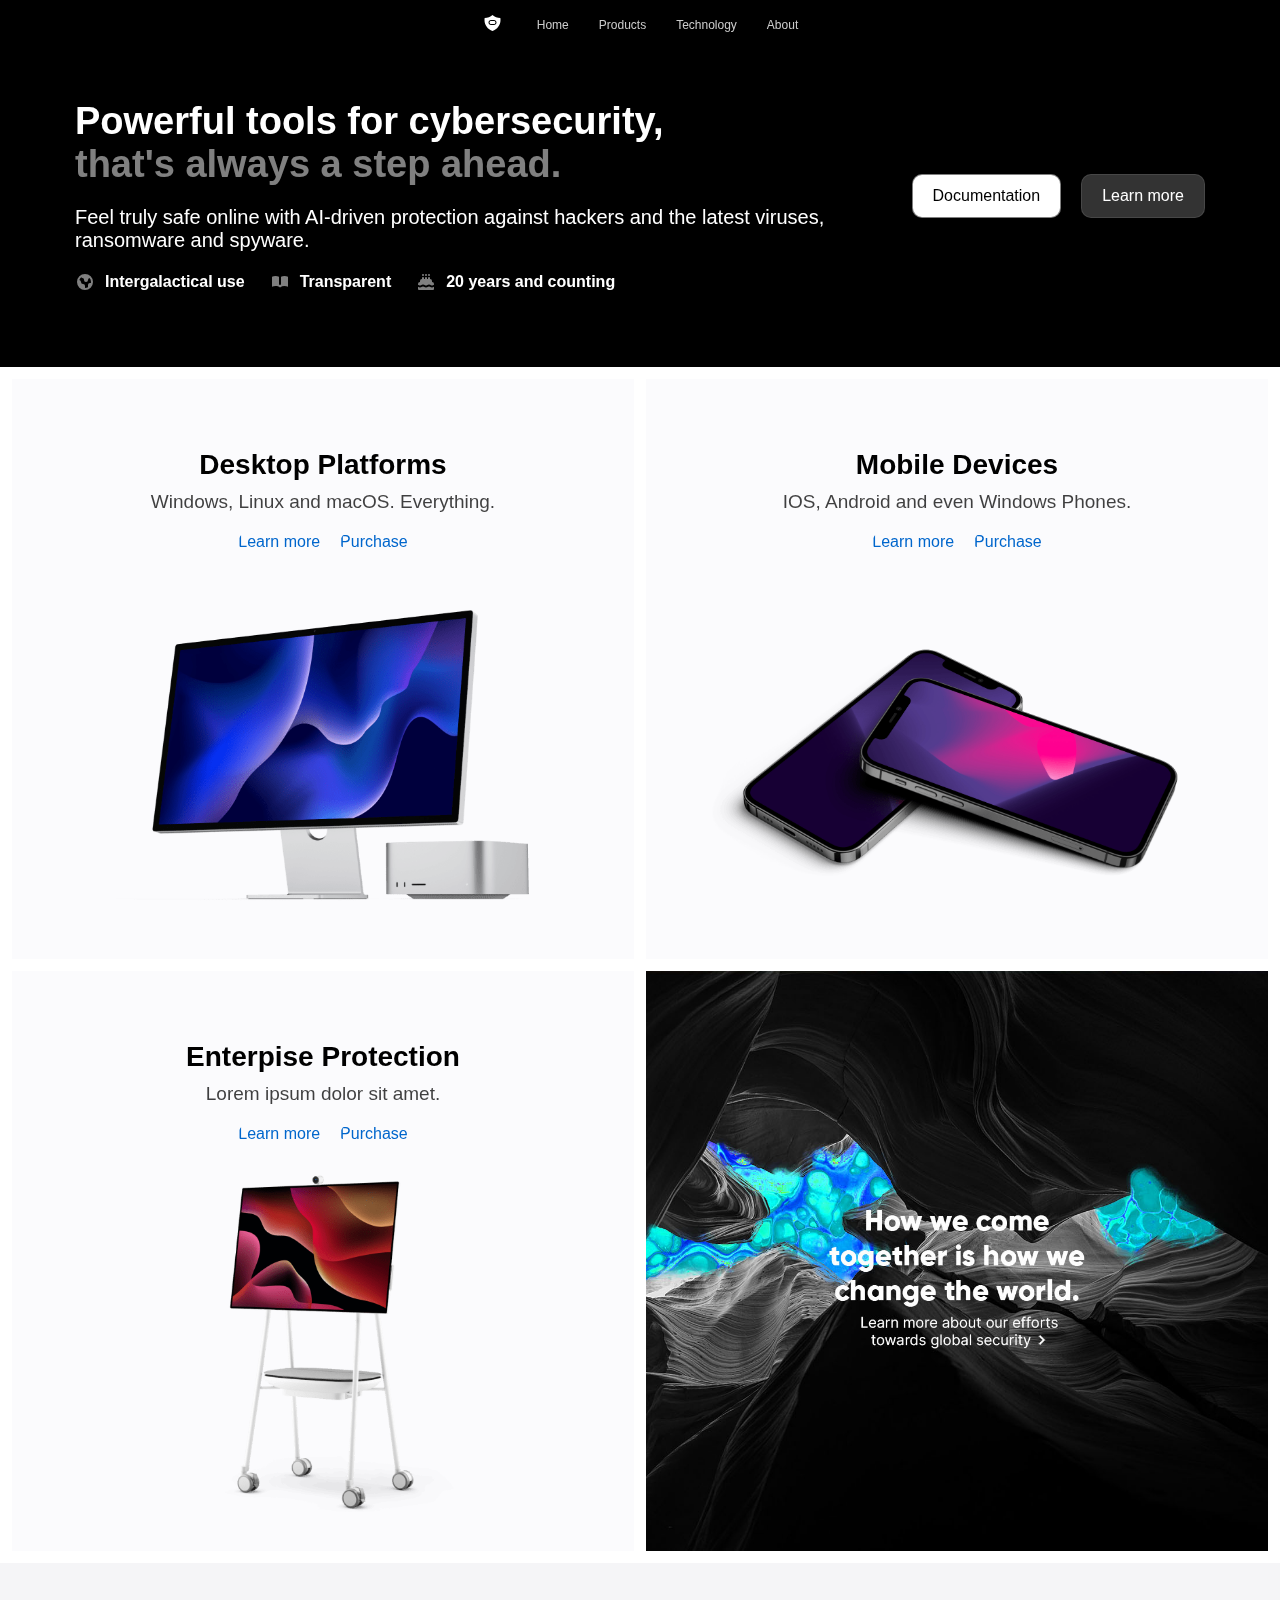
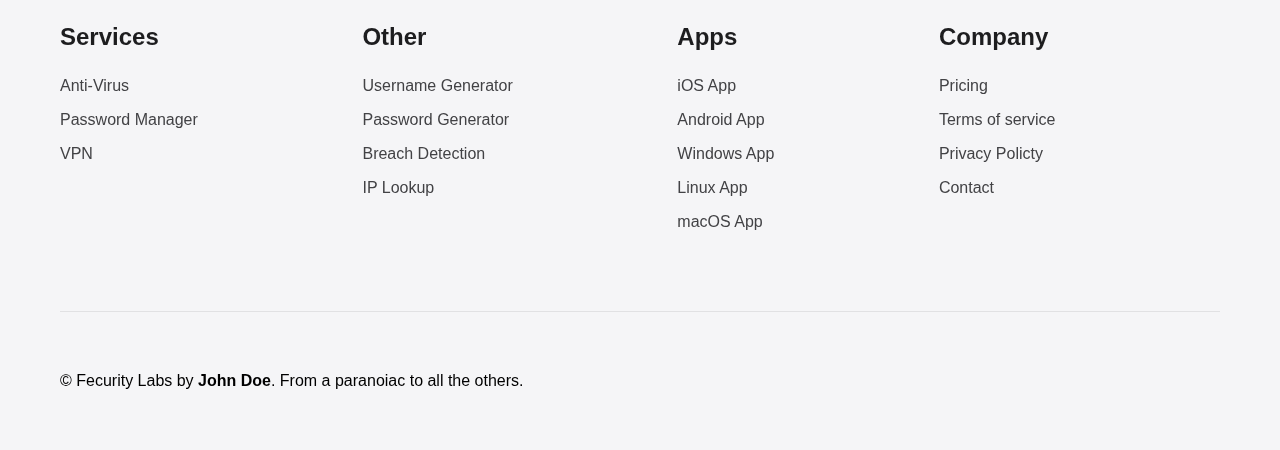
==== commit 3d1a09fb: "Final" ====
--- a/index.html
+++ b/index.html
@@ -17,10 +17,11 @@
                 </div>
     
                 <svg xmlns="http://www.w3.org/2000/svg" class="icon" viewBox="0 0 20 20" fill="currentColor">
-                    <path fill-rule="evenodd" d="M9.504 1.132a1 1 0 01.992 0l1.75 1a1 1 0 11-.992 1.736L10 3.152l-1.254.716a1 1 0 11-.992-1.736l1.75-1zM5.618 4.504a1 1 0 01-.372 1.364L5.016 6l.23.132a1 1 0 11-.992 1.736L4 7.723V8a1 1 0 01-2 0V6a.996.996 0 01.52-.878l1.734-.99a1 1 0 011.364.372zm8.764 0a1 1 0 011.364-.372l1.733.99A1.002 1.002 0 0118 6v2a1 1 0 11-2 0v-.277l-.254.145a1 1 0 11-.992-1.736l.23-.132-.23-.132a1 1 0 01-.372-1.364zm-7 4a1 1 0 011.364-.372L10 8.848l1.254-.716a1 1 0 11.992 1.736L11 10.58V12a1 1 0 11-2 0v-1.42l-1.246-.712a1 1 0 01-.372-1.364zM3 11a1 1 0 011 1v1.42l1.246.712a1 1 0 11-.992 1.736l-1.75-1A1 1 0 012 14v-2a1 1 0 011-1zm14 0a1 1 0 011 1v2a1 1 0 01-.504.868l-1.75 1a1 1 0 11-.992-1.736L16 13.42V12a1 1 0 011-1zm-9.618 5.504a1 1 0 011.364-.372l.254.145V16a1 1 0 112 0v.277l.254-.145a1 1 0 11.992 1.736l-1.735.992a.995.995 0 01-1.022 0l-1.735-.992a1 1 0 01-.372-1.364z" clip-rule="evenodd" />
+                    <path d="M6.5 6.05554C5.67163 6.05554 5 6.72711 5 7.55554C5 8.38397 5.67163 9.05554 6.5 9.05554H9.5C10.3284 9.05554 11 8.38397 11 7.55554C11 6.72711 10.3284 6.05554 9.5 6.05554H6.5Z" fill="white"/>
+                    <path fill-rule="evenodd" clip-rule="evenodd" d="M0.166138 2.98491C3.17432 2.94504 5.91528 1.82339 8 0C10.0847 1.82339 12.8257 2.94504 15.8339 2.98491C15.9431 3.62088 16 4.27419 16 4.94049C16 10.0464 12.6608 14.3902 8 16C3.33923 14.3902 0 10.0464 0 4.94049C0 4.27419 0.0568848 3.62088 0.166138 2.98491ZM4 7.55554C4 6.17484 5.11926 5.05554 6.5 5.05554H9.5C10.8807 5.05554 12 6.17484 12 7.55554C12 8.93625 10.8807 10.0555 9.5 10.0555H6.5C5.11926 10.0555 4 8.93625 4 7.55554Z" fill="white"/>
                 </svg>
 
-                <a class="shop-icon" href="store.html">
+                <a class="shop-icon" href="products.html">
                     <svg xmlns="http://www.w3.org/2000/svg" class="icon" fill="none" viewBox="0 0 24 24" stroke="currentColor">
                         <path stroke-linecap="round" stroke-linejoin="round" stroke-width="1" d="M16 11V7a4 4 0 00-8 0v4M5 9h14l1 12H4L5 9z" />
                     </svg>
@@ -29,30 +30,29 @@
 
             <ul class="nav-links">
                 <a href="index.html"><li>Home</li></a>
-                <a href="#"><li>Store</li></a>
-                <a href="#"><li>About Us</li></a>
-                <a href="#"><li>Example</li></a>
+                <a href="products.html"><li>Products</li></a>
+                <a href="technology.html"><li>Technology</li></a>
+                <a href="about.html"><li>About</li></a>
             </ul>
         </nav>
 
-        <nav id="pc">
+        <nav id="desktop">
             <svg xmlns="http://www.w3.org/2000/svg" class="icon" viewBox="0 0 20 20" fill="currentColor">
-                <path fill-rule="evenodd" d="M9.504 1.132a1 1 0 01.992 0l1.75 1a1 1 0 11-.992 1.736L10 3.152l-1.254.716a1 1 0 11-.992-1.736l1.75-1zM5.618 4.504a1 1 0 01-.372 1.364L5.016 6l.23.132a1 1 0 11-.992 1.736L4 7.723V8a1 1 0 01-2 0V6a.996.996 0 01.52-.878l1.734-.99a1 1 0 011.364.372zm8.764 0a1 1 0 011.364-.372l1.733.99A1.002 1.002 0 0118 6v2a1 1 0 11-2 0v-.277l-.254.145a1 1 0 11-.992-1.736l.23-.132-.23-.132a1 1 0 01-.372-1.364zm-7 4a1 1 0 011.364-.372L10 8.848l1.254-.716a1 1 0 11.992 1.736L11 10.58V12a1 1 0 11-2 0v-1.42l-1.246-.712a1 1 0 01-.372-1.364zM3 11a1 1 0 011 1v1.42l1.246.712a1 1 0 11-.992 1.736l-1.75-1A1 1 0 012 14v-2a1 1 0 011-1zm14 0a1 1 0 011 1v2a1 1 0 01-.504.868l-1.75 1a1 1 0 11-.992-1.736L16 13.42V12a1 1 0 011-1zm-9.618 5.504a1 1 0 011.364-.372l.254.145V16a1 1 0 112 0v.277l.254-.145a1 1 0 11.992 1.736l-1.735.992a.995.995 0 01-1.022 0l-1.735-.992a1 1 0 01-.372-1.364z" clip-rule="evenodd" />
+                <path d="M6.5 6.05554C5.67163 6.05554 5 6.72711 5 7.55554C5 8.38397 5.67163 9.05554 6.5 9.05554H9.5C10.3284 9.05554 11 8.38397 11 7.55554C11 6.72711 10.3284 6.05554 9.5 6.05554H6.5Z" fill="white"/>
+                <path fill-rule="evenodd" clip-rule="evenodd" d="M0.166138 2.98491C3.17432 2.94504 5.91528 1.82339 8 0C10.0847 1.82339 12.8257 2.94504 15.8339 2.98491C15.9431 3.62088 16 4.27419 16 4.94049C16 10.0464 12.6608 14.3902 8 16C3.33923 14.3902 0 10.0464 0 4.94049C0 4.27419 0.0568848 3.62088 0.166138 2.98491ZM4 7.55554C4 6.17484 5.11926 5.05554 6.5 5.05554H9.5C10.8807 5.05554 12 6.17484 12 7.55554C12 8.93625 10.8807 10.0555 9.5 10.0555H6.5C5.11926 10.0555 4 8.93625 4 7.55554Z" fill="white"/>
             </svg>
-
-            hello
 
             <ul class="nav-links">
                 <a href="index.html"><li>Home</li></a>
-                <a href="#"><li>Store</li></a>
-                <a href="#"><li>About Us</li></a>
-                <a href="#"><li>Example</li></a>
+                <a href="products.html"><li>Products</li></a>
+                <a href="technology.html"><li>Technology</li></a>
+                <a href="about.html"><li>About</li></a>
             </ul>
         </nav>
 
         <section id="hero">
             <summary>
-                <h1>Powerful tools for cybersecurity,<br><span>that’s always a step ahead.</span></h1>
+                <h1>Powerful tools for cybersecurity,<br><span>that's always a step ahead.</span></h1>
                 <h2>Feel truly safe online with AI-driven protection against hackers and the latest viruses, ransomware and spyware.</h2>
                 
                 <div id="tag-container">
@@ -77,7 +77,7 @@
                             <path fill-rule="evenodd" d="M6 3a1 1 0 011-1h.01a1 1 0 010 2H7a1 1 0 01-1-1zm2 3a1 1 0 00-2 0v1a2 2 0 00-2 2v1a2 2 0 00-2 2v.683a3.7 3.7 0 011.055.485 1.704 1.704 0 001.89 0 3.704 3.704 0 014.11 0 1.704 1.704 0 001.89 0 3.704 3.704 0 014.11 0 1.704 1.704 0 001.89 0A3.7 3.7 0 0118 12.683V12a2 2 0 00-2-2V9a2 2 0 00-2-2V6a1 1 0 10-2 0v1h-1V6a1 1 0 10-2 0v1H8V6zm10 8.868a3.704 3.704 0 01-4.055-.036 1.704 1.704 0 00-1.89 0 3.704 3.704 0 01-4.11 0 1.704 1.704 0 00-1.89 0A3.704 3.704 0 012 14.868V17a1 1 0 001 1h14a1 1 0 001-1v-2.132zM9 3a1 1 0 011-1h.01a1 1 0 110 2H10a1 1 0 01-1-1zm3 0a1 1 0 011-1h.01a1 1 0 110 2H13a1 1 0 01-1-1z" clip-rule="evenodd" />
                         </svg>
     
-                        <h3>10 years and counting</h3>
+                        <h3>20 years and counting</h3>
                     </div>
                 </div>
             </summary>
@@ -93,28 +93,21 @@
             </div>
 
         </section>
-<!-- 
-        <section id="partners">
-            <img src="img/crunchbase.svg">
-            <img src="img/verge.svg">
-            <img src="img/microsoft.svg">
-            <img src="img/samsung.svg">
-        </section>
- -->
+
         <section id="products"> 
             <article class="card" id="desktop">
                 <div class="card-hero">
                     <div>
-                        <h1>Desktop Platforms</h1>
-                        <h2>Windows, Linux and macOS. Everything.</h2>
+                        <h2>Desktop Platforms</h2>
+                        <h3>Windows, Linux and macOS. Everything.</h3>
                     </div>
                     
                     <div class="btn-container">
-                        <a href="#">
+                        <a href="technology.html">
                             <input type="button" value="Learn more" class="btn simple"> 
                         </a>
     
-                        <a href="#">
+                        <a href="products.html">
                             <input type="button" value="Purchase" class="btn simple"> 
                         </a>
                     </div>
@@ -124,16 +117,16 @@
             <article class="card" id="mobile">
                 <div class="card-hero">
                     <div>
-                        <h1>Mobile Devices</h1>
-                        <h2>IOS, Android and even Windows Phone.</h2>
+                        <h2>Mobile Devices</h2>
+                        <h3>IOS, Android and even Windows Phones.</h3>
                     </div>
     
                     <div class="btn-container">
-                        <a href="#">
+                        <a href="technology.html">
                             <input type="button" value="Learn more" class="btn simple"> 
                         </a>
     
-                        <a href="#">
+                        <a href="products.html">
                             <input type="button" value="Purchase" class="btn simple"> 
                         </a>
                     </div>
@@ -143,44 +136,66 @@
             <article class="card" id="enterprise">
                 <div class="card-hero">
                     <div>
-                        <h1>Enterpise Protection</h1>
-                        <h2>Lorem ipsum dolor sit amet.</h2>
+                        <h2>Enterpise Protection</h2>
+                        <h3>Lorem ipsum dolor sit amet.</h3>
                     </div>
     
                     <div class="btn-container">
-                        <a href="#">
+                        <a href="technology.html">
                             <input type="button" value="Learn more" class="btn simple"> 
                         </a>
     
-                        <a href="#">
+                        <a href="products.html">
                             <input type="button" value="Purchase" class="btn simple"> 
                         </a>
                     </div>
                 </div>
             </article>
 
-            <article class="card">
-                <div class="card-hero">
-                    <div>
-                        <h1>Mobile Devices</h1>
-                        <h2>IOS, Android and even Windows Phone.</h2>
-                    </div>
-    
-                    <div class="btn-container">
-                        <a href="#">
-                            <input type="button" value="Learn more" class="btn simple"> 
-                        </a>
-    
-                        <a href="#">
-                            <input type="button" value="Purchase" class="btn simple"> 
-                        </a>
-                    </div>
-                </div>
-            </article>
+            <a href="about.html"><article class="card" id="promotion">
+                    <div class="card-hero">
+                    </div>
+            </article></a>
         </section>
 
         <footer>
-            Copyleft © 2022 Fecurity Labs Inc. All rights reserved.
+            <section id="ftr-nav">
+                <ul>
+                    <li><h2>Services</h2></li>
+                    <li><a href="#">Anti-Virus</a></li>
+                    <li><a href="#">Password Manager</a></li>
+                    <li><a href="#">VPN</a></li>
+                </ul>
+    
+                <ul>
+                    <li><h2>Other</h2></li>
+                    <li><a href="#">Username Generator</a></li>
+                    <li><a href="#">Password Generator</a></li>
+                    <li><a href="#">Breach Detection</a></li>
+                    <li><a href="#">IP Lookup</a></li>
+                </ul>
+    
+                <ul>
+                    <li><h2>Apps</h2></li>
+                    <li><a href="#">iOS App</a></li>
+                    <li><a href="#">Android App</a></li>
+                    <li><a href="#">Windows App</a></li>
+                    <li><a href="#">Linux App</a></li>
+                    <li><a href="#">macOS App</a></li>
+                </ul>
+    
+                <ul>
+                    <li><h2>Company</h2></li>
+                    <li><a href="#">Pricing</a></li>
+                    <li><a href="#">Terms of service</a></li>
+                    <li><a href="#">Privacy Policty</a></li>
+                    <li><a href="#">Contact</a></li>
+                </ul>
+            </section>
+
+            <section id="ftr-info">
+                <p>© Fecurity Labs by <b>John Doe</b>. From a paranoiac to all the others.</p>
+            </section>
         </footer>
     </div>
 
--- a/css/style.css
+++ b/css/style.css
@@ -61,7 +61,7 @@
 nav#desktop {
   flex-direction: row;
   position: fixed;
-
+  gap: 30px;
 
   align-items: center;
   justify-content: center;
@@ -71,12 +71,6 @@
   gap: 20px;
   height: 100%;
   background-color: black;
-}
-
-nav h1 {
-  font-family: 'Gilroy-ExtraBold', sans-serif;
-  font-size: 32px;
-  color: white;
 }
 
 nav a {
@@ -132,6 +126,14 @@
   transition: 0.65s all;
 }
 
+nav#desktop .nav-links {
+  width: auto;
+  max-height: fit-content;
+  flex-direction: row;
+  padding: 0;
+  gap: 30px;
+}
+
 .nav-links.burger-active{
   gap: 20px;
   max-height: 100%;
@@ -146,6 +148,16 @@
   list-style: none;
 }
 
+nav#desktop .nav-links a li {
+  color: #cccccc;
+  font-size: 12px;
+  font-weight: 400;
+}
+
+nav#desktop .nav-links a li:hover {
+  color: #fff;
+}
+
 .nav-links.burger-active a li {
   color: rgba(255,255,255,0.65);
   padding-bottom: 10px;
@@ -163,6 +175,11 @@
   color: white
 }
 
+nav#desktop .icon {
+  height: 20px;
+  color: #ccc;
+}
+
 .shop-icon {
   display: flex;
   align-items: center;
@@ -228,7 +245,7 @@
 }
 
 @media only screen and (max-width: 834px) {
-  nav#pc {
+  nav#desktop {
     display: none;
   }
 }
@@ -252,7 +269,7 @@
   gap: 20px;
 
   padding-top: 100px;
-  padding-bottom: 50px;
+  padding-bottom: 75px;
   padding-left: 75px;
   padding-right: 75px;
 
@@ -279,7 +296,8 @@
   flex-direction: row;
   flex-wrap: wrap;
   justify-content: center;
-  gap: 25px;
+  column-gap: 25px;
+  row-gap: 12px;
 }
 
 #hero #tag-container .tag {
@@ -326,31 +344,6 @@
     justify-content: left;
   }
 }
-
-/*
-----------------------------------------------------------------------------------------
-*/
-
-#partners {
-  display: flex;
-  flex-direction: row;
-  justify-content: space-evenly;
-  flex-wrap: wrap;
-
-  width: 100%;
-  background-color: rgba(0,0,0,0.05);
-  padding-top: 50px;
-  padding-bottom: 50px;
-}
-
-#partners img {
-  height: 30px;
-  fill: blue;
-}
-
-/*
-----------------------------------------------------------------------------------------
-*/
 
 #products {
   display: grid;
@@ -358,8 +351,8 @@
   grid-template-rows: auto;
   row-gap: 12px;
   column-gap: 12px;
-
-  padding: 12px;
+  padding-top: 12px;
+  padding-bottom: 12px;
 
   width: 100%;
 }
@@ -393,6 +386,13 @@
   background-image: url("../img/prod_enterprise.png");
 }
 
+.card#promotion {
+  background-image: url(../img/prod_promotion.jpg);
+  background-position: center;
+  background-repeat: no-repeat;
+  background-size: cover;
+}
+
 .card-hero {
   display: flex;
   align-items: center;
@@ -401,14 +401,14 @@
   gap: 20px;
 }
 
-.card h1 {
+.card h2 {
   color: black;
   font-weight: 700;
   font-size: 28px;
   padding-bottom: 10px;
 }
 
-.card h2 {
+.card h3 {
   color: rgba(0,0,0,0.75);
   font-weight: 400;
   font-size: 19px;
@@ -429,6 +429,7 @@
 @media only screen and (min-width: 724px) {
   #products {
     grid-template-columns: repeat(2, 2fr);
+    padding: 12px;
   }
 
   .card {
@@ -439,6 +440,7 @@
 @media only screen and (min-width: 1068px) {
   #products {
     grid-template-columns: repeat(2, 2fr);
+    padding: 12px;
   }
 
   .card {
@@ -450,14 +452,284 @@
 ----------------------------------------------------------------------------------------
 */
 
+#suites {
+  display: flex;
+  flex-direction: column;
+  align-items: center;
+  gap: 40px;
+
+  width: 100%;
+  background-color: rgba(0,0,0,0.05);
+  padding: 60px;
+  padding-top: 100px;
+}
+
+#suites summary {
+  text-align: center;
+}
+
+#suites summary h1, #suites summary h2 {
+  color: black;
+}
+
+#suites summary h2 {
+  font-weight: 500;
+}
+
+#suite-options-grid {
+  display: grid;
+  grid-template-columns: 1fr;
+  grid-template-rows: auto;
+  gap: 20px;
+  width: 100%;
+
+  align-items: center;
+  justify-content: center;
+}
+
+.suite-option {
+  display: flex;
+  flex-direction: column;
+  align-items: center;
+  width: 100%;
+  padding: 70px;
+
+  background-color: #23d1ae;
+}
+
+.suite-option.one {
+  background-color: #00a88e;
+}
+
+.suite-option.two {
+  background-color: #ffbe26;
+}
+
+.suite-option h2 {
+  font-size: 24px;
+  color: black;
+}
+
+.suite-option h3 {
+  font-size: 18px;
+  color: black;
+}
+
+.suite-option ul {
+  display:flex;
+  flex-direction: column;
+  align-items: center;
+  width: 100%;
+  padding-top: 20px;
+}
+
+.suite-option ul li {
+  padding-bottom: 10px;
+  list-style: none;
+
+  font-weight: 500;
+}
+
+@media only screen and (min-width: 1128px) {
+  #suite-options-grid {
+    grid-template-columns: repeat(3, 1fr);
+  }
+
+  .suite-option {
+    align-items: flex-start;
+    height: 100%;
+  }
+
+  .suite-option ul {
+    align-items: flex-start;
+  }
+}
+
+/*
+----------------------------------------------------------------------------------------
+*/
+
+#panels {
+  padding: 100px;
+  display: flex;
+  flex-direction: column;
+  align-items: center;
+  gap: 100px;
+}
+
+.panel {
+  display: flex;
+  flex-direction: column;
+  align-items: center;
+  gap: 20px;
+}
+
+.panel summary h1, .panel summary h2{
+  color: black;
+  text-align: center;
+}
+
+/*
+----------------------------------------------------------------------------------------
+*/
+
+#tech {
+  display: flex;
+  flex-direction: column;
+  align-items: center;
+  gap: 40px;
+
+  width: 100%;
+  background-color: rgba(0,0,0,0.05);
+  padding: 60px;
+  padding-top: 100px;
+}
+
+#tech summary {
+  text-align: center;
+}
+
+#tech summary h1, #tech summary h2 {
+  color: black;
+}
+
+#tech summary h2 {
+  font-weight: 500;
+}
+
+#tech-options-grid {
+  display: grid;
+  grid-template-columns: 1fr;
+  grid-template-rows: auto;
+  gap: 20px;
+  width: 100%;
+
+  align-items: center;
+  justify-content: center;
+}
+
+.tech-option {
+  display: flex;
+  flex-direction: column;
+  text-align: center;
+  align-items: center;
+  width: 100%;
+  padding: 70px;
+
+  background-color: lightgray;
+}
+
+.tech-option h2 {
+  font-size: 24px;
+  color: black;
+}
+
+.tech-option h3 {
+  font-size: 18px;
+  color: black;
+}
+
+.tech-option ul {
+  display:flex;
+  flex-direction: column;
+  align-items: center;
+  width: 100%;
+  padding-top: 20px;
+}
+
+.tech-option ul li {
+  padding-bottom: 10px;
+  list-style: none;
+
+  font-weight: 500;
+}
+
+@media only screen and (min-width: 1128px) {
+  #tech-options-grid {
+    grid-template-columns: repeat(3, 1fr);
+  }
+
+  .tech-option {
+    align-items: flex-start;
+    height: 100%;
+  }
+
+  .tech-option ul {
+    align-items: flex-start;
+  }
+}
+
+/*
+----------------------------------------------------------------------------------------
+*/
+
 footer {
   display: flex;
-
-
-  width: 100%;
-
+  flex-direction: column;
+  align-items: center;
+  gap: 80px;
+
+  padding: 60px;
+  
   background-color: #f5f5f7;
-  color: rgba(0,0,0,0.5);
+}
+
+#ftr-nav {
+  display: grid;
+  grid-template-rows: auto;
+  row-gap: 60px;
+  width: 100%;
+  max-width: 1440px;
+  justify-content: center;
+}
+
+#ftr-nav ul {
+  display: flex;
+  flex-direction: column;
+  list-style: none;
+  align-items: center;
+  width: fit-content;
+  gap: 16px;
+  min-width: 230px;
+}
+
+#ftr-nav h2 {
+  font-size: 24px;
+  font-weight: 800;
+  color: #1d1d1f;
+  padding-bottom: 10px;
+}
+
+#ftr-nav a {
+  font-size: 16px;
+  font-weight: 400;
+  color: #424245;
+  text-decoration: none;
+}
+
+#ftr-nav a:hover {
+  text-decoration: underline;
+}
+
+#ftr-info {
+  width: 100%;
+  max-width: 1440px;
+  padding-top: 60px;
+  border-top: 1px solid rgba(0,0,0,0.08);
+}
+
+@media only screen and (min-width: 724px) {
+  #ftr-nav {
+    display: flex;
+    flex-direction: row;
+    flex-wrap: wrap;
+    justify-content: flex-start;
+  }
+
+  #ftr-nav ul {
+    align-items: flex-start;
+    flex-grow: 1;
+  }
 }
 
 /*
